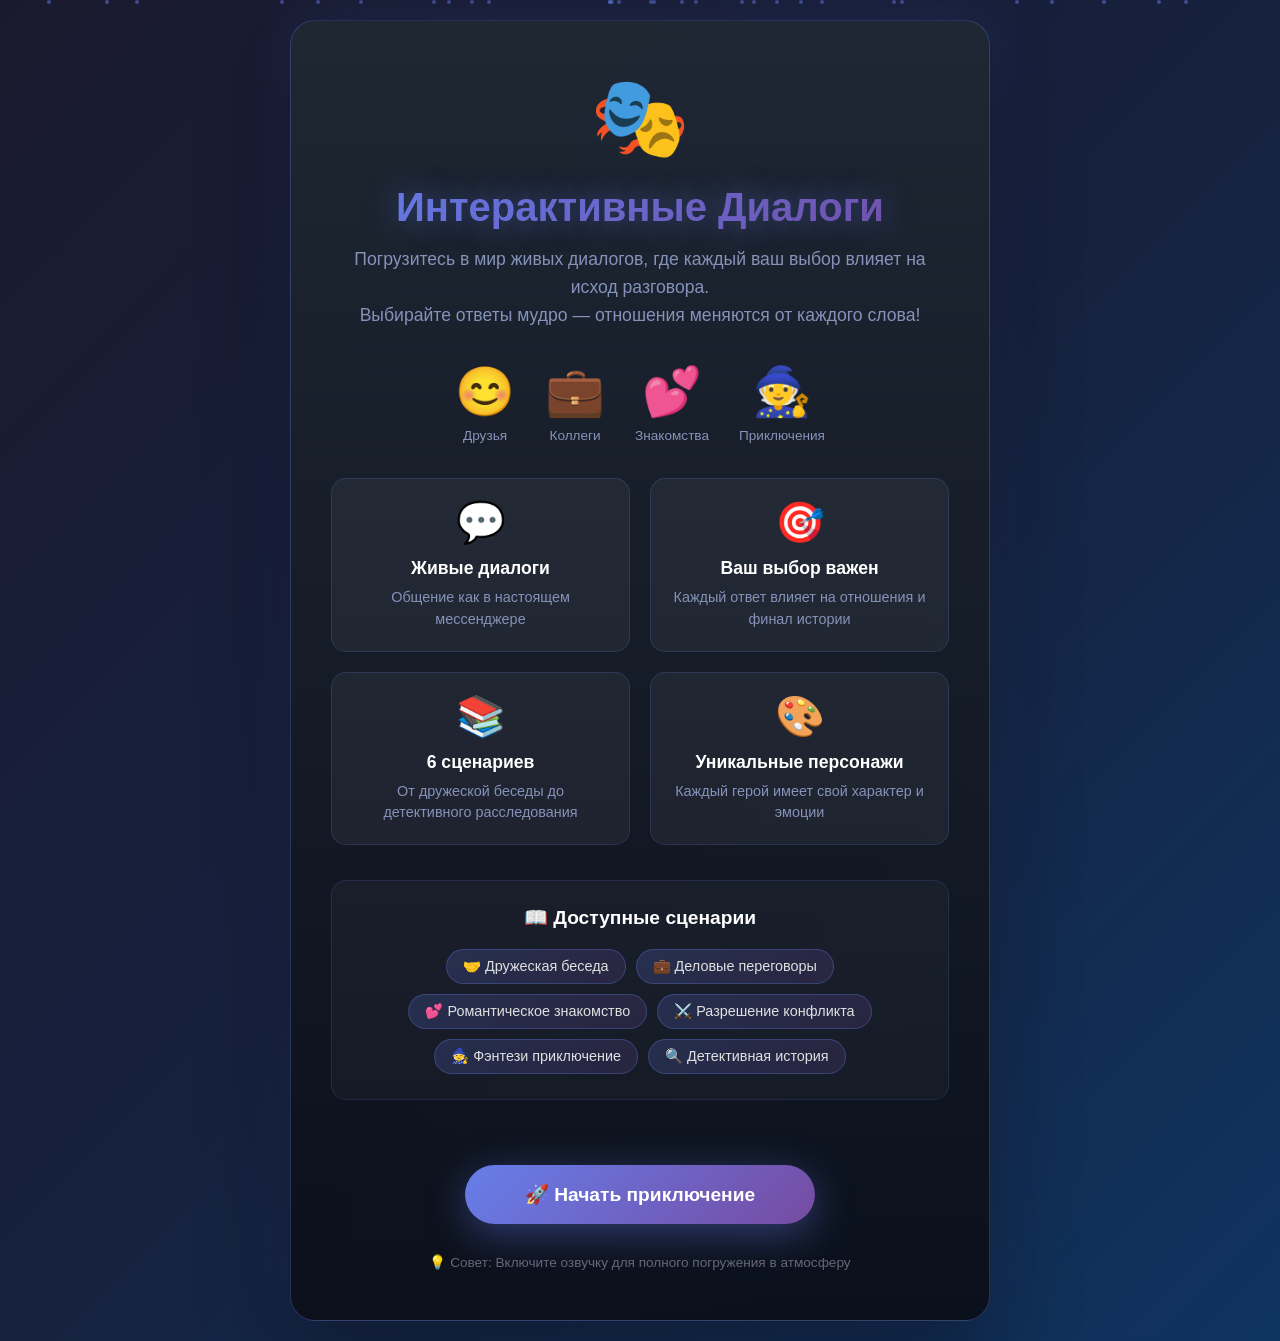
==== index.html @ ac2bd1a7 "Initial commit Created from https://vercel.com/new" ====
<!DOCTYPE html>
<html lang="ru">
<head>
    <meta charset="UTF-8">
    <meta name="viewport" content="width=device-width, initial-scale=1.0, maximum-scale=1.0, user-scalable=no">
    <meta name="theme-color" content="#1a1a2e">
    <meta name="mobile-web-app-capable" content="yes">
    <meta name="apple-mobile-web-app-capable" content="yes">
    <meta name="apple-mobile-web-app-status-bar-style" content="black-translucent">
    <title>Интерактивные Диалоги — Добро пожаловать</title>
    <style>
        * {
            margin: 0;
            padding: 0;
            box-sizing: border-box;
        }

        body {
            font-family: 'Segoe UI', Tahoma, Geneva, Verdana, sans-serif;
            background: linear-gradient(135deg, #1a1a2e 0%, #16213e 50%, #0f3460 100%);
            min-height: 100vh;
            display: flex;
            justify-content: center;
            align-items: flex-start;
            padding: 20px;
            overflow-y: auto;
        }

        /* Анимированные частицы на фоне */
        .particles {
            position: fixed;
            top: 0;
            left: 0;
            width: 100%;
            height: 100%;
            pointer-events: none;
            overflow: hidden;
            z-index: 0;
        }

        .particle {
            position: absolute;
            width: 4px;
            height: 4px;
            background: rgba(102, 126, 234, 0.5);
            border-radius: 50%;
            animation: float 15s infinite;
        }

        @keyframes float {
            0%, 100% {
                transform: translateY(100vh) rotate(0deg);
                opacity: 0;
            }
            10% {
                opacity: 1;
            }
            90% {
                opacity: 1;
            }
            100% {
                transform: translateY(-100vh) rotate(720deg);
                opacity: 0;
            }
        }

        .welcome-container {
            background: linear-gradient(180deg, rgba(31, 40, 51, 0.95) 0%, rgba(11, 15, 25, 0.95) 100%);
            border-radius: 25px;
            box-shadow: 0 25px 80px rgba(0, 0, 0, 0.5),
                        0 0 60px rgba(102, 126, 234, 0.2);
            border: 1px solid rgba(102, 126, 234, 0.3);
            max-width: 700px;
            width: 100%;
            padding: 50px 40px;
            text-align: center;
            z-index: 1;
            animation: slideUp 0.8s ease-out;
        }

        @keyframes slideUp {
            from {
                opacity: 0;
                transform: translateY(50px);
            }
            to {
                opacity: 1;
                transform: translateY(0);
            }
        }

        .logo {
            font-size: 5rem;
            margin-bottom: 20px;
            animation: pulse 2s ease-in-out infinite;
        }

        @keyframes pulse {
            0%, 100% {
                transform: scale(1);
            }
            50% {
                transform: scale(1.1);
            }
        }

        h1 {
            color: #fff;
            font-size: 2.5rem;
            margin-bottom: 15px;
            text-shadow: 0 0 30px rgba(102, 126, 234, 0.5);
            background: linear-gradient(135deg, #667eea 0%, #764ba2 100%);
            -webkit-background-clip: text;
            -webkit-text-fill-color: transparent;
            background-clip: text;
        }

        .subtitle {
            color: #8592b9;
            font-size: 1.1rem;
            margin-bottom: 35px;
            line-height: 1.6;
        }

        .features {
            display: grid;
            grid-template-columns: repeat(auto-fit, minmax(200px, 1fr));
            gap: 20px;
            margin: 35px 0;
        }

        .feature {
            background: rgba(255, 255, 255, 0.05);
            border: 1px solid rgba(102, 126, 234, 0.2);
            border-radius: 15px;
            padding: 20px;
            transition: all 0.3s ease;
        }

        .feature:hover {
            background: rgba(102, 126, 234, 0.15);
            border-color: rgba(102, 126, 234, 0.5);
            transform: translateY(-5px);
            box-shadow: 0 10px 30px rgba(102, 126, 234, 0.2);
        }

        .feature-icon {
            font-size: 2.5rem;
            margin-bottom: 12px;
        }

        .feature h3 {
            color: #fff;
            font-size: 1.1rem;
            margin-bottom: 8px;
        }

        .feature p {
            color: #8592b9;
            font-size: 0.9rem;
            line-height: 1.5;
        }

        .scenarios-preview {
            margin: 35px 0;
            padding: 25px;
            background: rgba(255, 255, 255, 0.03);
            border-radius: 15px;
            border: 1px solid rgba(102, 126, 234, 0.15);
        }

        .scenarios-preview h3 {
            color: #fff;
            font-size: 1.2rem;
            margin-bottom: 20px;
        }

        .scenario-tags {
            display: flex;
            flex-wrap: wrap;
            gap: 10px;
            justify-content: center;
        }

        .scenario-tag {
            background: linear-gradient(135deg, rgba(102, 126, 234, 0.2) 0%, rgba(118, 75, 162, 0.2) 100%);
            border: 1px solid rgba(102, 126, 234, 0.3);
            border-radius: 20px;
            padding: 8px 16px;
            color: #e0e0e0;
            font-size: 0.9rem;
            transition: all 0.3s ease;
        }

        .scenario-tag:hover {
            background: linear-gradient(135deg, rgba(102, 126, 234, 0.4) 0%, rgba(118, 75, 162, 0.4) 100%);
            border-color: rgba(102, 126, 234, 0.6);
            transform: scale(1.05);
        }

        .start-btn {
            background: linear-gradient(135deg, #667eea 0%, #764ba2 100%);
            color: #fff;
            border: none;
            border-radius: 50px;
            padding: 18px 60px;
            font-size: 1.2rem;
            font-weight: bold;
            cursor: pointer;
            transition: all 0.3s ease;
            margin-top: 30px;
            box-shadow: 0 10px 40px rgba(102, 126, 234, 0.4);
            text-decoration: none;
            display: inline-block;
        }

        .start-btn:hover {
            transform: translateY(-3px) scale(1.05);
            box-shadow: 0 15px 50px rgba(102, 126, 234, 0.6);
        }

        .start-btn:active {
            transform: translateY(-1px) scale(1.03);
        }

        .footer-note {
            margin-top: 30px;
            color: #667;
            font-size: 0.85rem;
        }

        .characters-showcase {
            display: flex;
            justify-content: center;
            gap: 30px;
            margin: 30px 0;
            flex-wrap: wrap;
        }

        .char-preview {
            text-align: center;
            animation: bounce 2s ease-in-out infinite;
        }

        .char-preview:nth-child(2) {
            animation-delay: 0.3s;
        }

        .char-preview:nth-child(3) {
            animation-delay: 0.6s;
        }

        @keyframes bounce {
            0%, 100% {
                transform: translateY(0);
            }
            50% {
                transform: translateY(-10px);
            }
        }

        .char-preview span {
            font-size: 3rem;
            display: block;
            margin-bottom: 8px;
        }

        .char-preview p {
            color: #8592b9;
            font-size: 0.85rem;
        }

        @media (max-width: 600px) {
            .welcome-container {
                padding: 35px 25px;
            }

            h1 {
                font-size: 1.8rem;
            }

            .logo {
                font-size: 3.5rem;
            }

            .features {
                grid-template-columns: 1fr;
            }

            .start-btn {
                padding: 15px 40px;
                font-size: 1rem;
            }

            .characters-showcase {
                gap: 20px;
            }

            .char-preview span {
                font-size: 2.5rem;
            }

            .char-preview p {
                font-size: 0.8rem;
            }

            .subtitle {
                font-size: 1rem;
            }

            .feature-icon {
                font-size: 2rem;
            }

            .scenario-tag {
                font-size: 0.8rem;
                padding: 6px 12px;
            }
        }

        @media (max-width: 480px) {
            .welcome-container {
                padding: 25px 18px;
            }

            h1 {
                font-size: 1.5rem;
            }

            .logo {
                font-size: 3rem;
            }

            .subtitle {
                font-size: 0.9rem;
            }

            .characters-showcase {
                gap: 15px;
            }

            .char-preview span {
                font-size: 2rem;
            }

            .char-preview p {
                font-size: 0.75rem;
            }

            .feature h3 {
                font-size: 1rem;
            }

            .feature p {
                font-size: 0.85rem;
            }

            .start-btn {
                padding: 14px 30px;
                font-size: 0.95rem;
                width: 100%;
            }

            .scenario-tags {
                gap: 8px;
            }

            .scenario-tag {
                font-size: 0.75rem;
                padding: 5px 10px;
            }

            .scenarios-preview {
                padding: 18px 15px;
            }

            .scenarios-preview h3 {
                font-size: 1rem;
            }
        }

        @media (max-width: 360px) {
            h1 {
                font-size: 1.3rem;
            }

            .logo {
                font-size: 2.5rem;
            }

            .subtitle {
                font-size: 0.85rem;
            }

            .char-preview span {
                font-size: 1.8rem;
            }

            .feature-icon {
                font-size: 1.8rem;
            }

            .feature h3 {
                font-size: 0.95rem;
            }
        }

        /* Портретная ориентация */
        @media (max-height: 700px) and (orientation: portrait) {
            body {
                padding: 15px;
            }

            .welcome-container {
                padding: 30px 20px;
            }

            .features {
                grid-template-columns: 1fr 1fr;
            }

            .characters-showcase {
                flex-wrap: wrap;
            }
        }

        /* Альбомная ориентация на планшетах */
        @media (min-width: 601px) and (max-width: 1024px) and (orientation: landscape) {
            .welcome-container {
                max-width: 800px;
            }

            .features {
                grid-template-columns: repeat(2, 1fr);
            }
        }

        /* Печать */
        @media print {
            body {
                background: white;
            }

            .particles,
            .start-btn {
                display: none;
            }

            .welcome-container {
                box-shadow: none;
                border: 1px solid #ccc;
            }
        }
    </style>
</head>
<body>
    <!-- Анимированные частицы -->
    <div class="particles" id="particles"></div>

    <div class="welcome-container">
        <div class="logo">🎭</div>
        
        <h1>Интерактивные Диалоги</h1>
        
        <p class="subtitle">
            Погрузитесь в мир живых диалогов, где каждый ваш выбор влияет на исход разговора.<br>
            Выбирайте ответы мудро — отношения меняются от каждого слова!
        </p>

        <!-- Персонажи -->
        <div class="characters-showcase">
            <div class="char-preview">
                <span>😊</span>
                <p>Друзья</p>
            </div>
            <div class="char-preview">
                <span>💼</span>
                <p>Коллеги</p>
            </div>
            <div class="char-preview">
                <span>💕</span>
                <p>Знакомства</p>
            </div>
            <div class="char-preview">
                <span>🧙</span>
                <p>Приключения</p>
            </div>
        </div>

        <!-- Особенности -->
        <div class="features">
            <div class="feature">
                <div class="feature-icon">💬</div>
                <h3>Живые диалоги</h3>
                <p>Общение как в настоящем мессенджере</p>
            </div>
            <div class="feature">
                <div class="feature-icon">🎯</div>
                <h3>Ваш выбор важен</h3>
                <p>Каждый ответ влияет на отношения и финал истории</p>
            </div>
            <div class="feature">
                <div class="feature-icon">📚</div>
                <h3>6 сценариев</h3>
                <p>От дружеской беседы до детективного расследования</p>
            </div>
            <div class="feature">
                <div class="feature-icon">🎨</div>
                <h3>Уникальные персонажи</h3>
                <p>Каждый герой имеет свой характер и эмоции</p>
            </div>
        </div>

        <!-- Предпросмотр сценариев -->
        <div class="scenarios-preview">
            <h3>📖 Доступные сценарии</h3>
            <div class="scenario-tags">
                <span class="scenario-tag">🤝 Дружеская беседа</span>
                <span class="scenario-tag">💼 Деловые переговоры</span>
                <span class="scenario-tag">💕 Романтическое знакомство</span>
                <span class="scenario-tag">⚔️ Разрешение конфликта</span>
                <span class="scenario-tag">🧙 Фэнтези приключение</span>
                <span class="scenario-tag">🔍 Детективная история</span>
            </div>
        </div>

        <!-- Кнопка начала -->
        <a href="start.html" class="start-btn">
            🚀 Начать приключение
        </a>

        <p class="footer-note">
            💡 Совет: Включите озвучку для полного погружения в атмосферу
        </p>
    </div>

    <script>
        // Создание анимированных частиц
        function createParticles() {
            const container = document.getElementById('particles');
            const particleCount = 30;

            for (let i = 0; i < particleCount; i++) {
                const particle = document.createElement('div');
                particle.className = 'particle';
                particle.style.left = Math.random() * 100 + '%';
                particle.style.animationDelay = Math.random() * 15 + 's';
                particle.style.animationDuration = (Math.random() * 10 + 10) + 's';
                container.appendChild(particle);
            }
        }

        createParticles();
    </script>
</body>
</html>
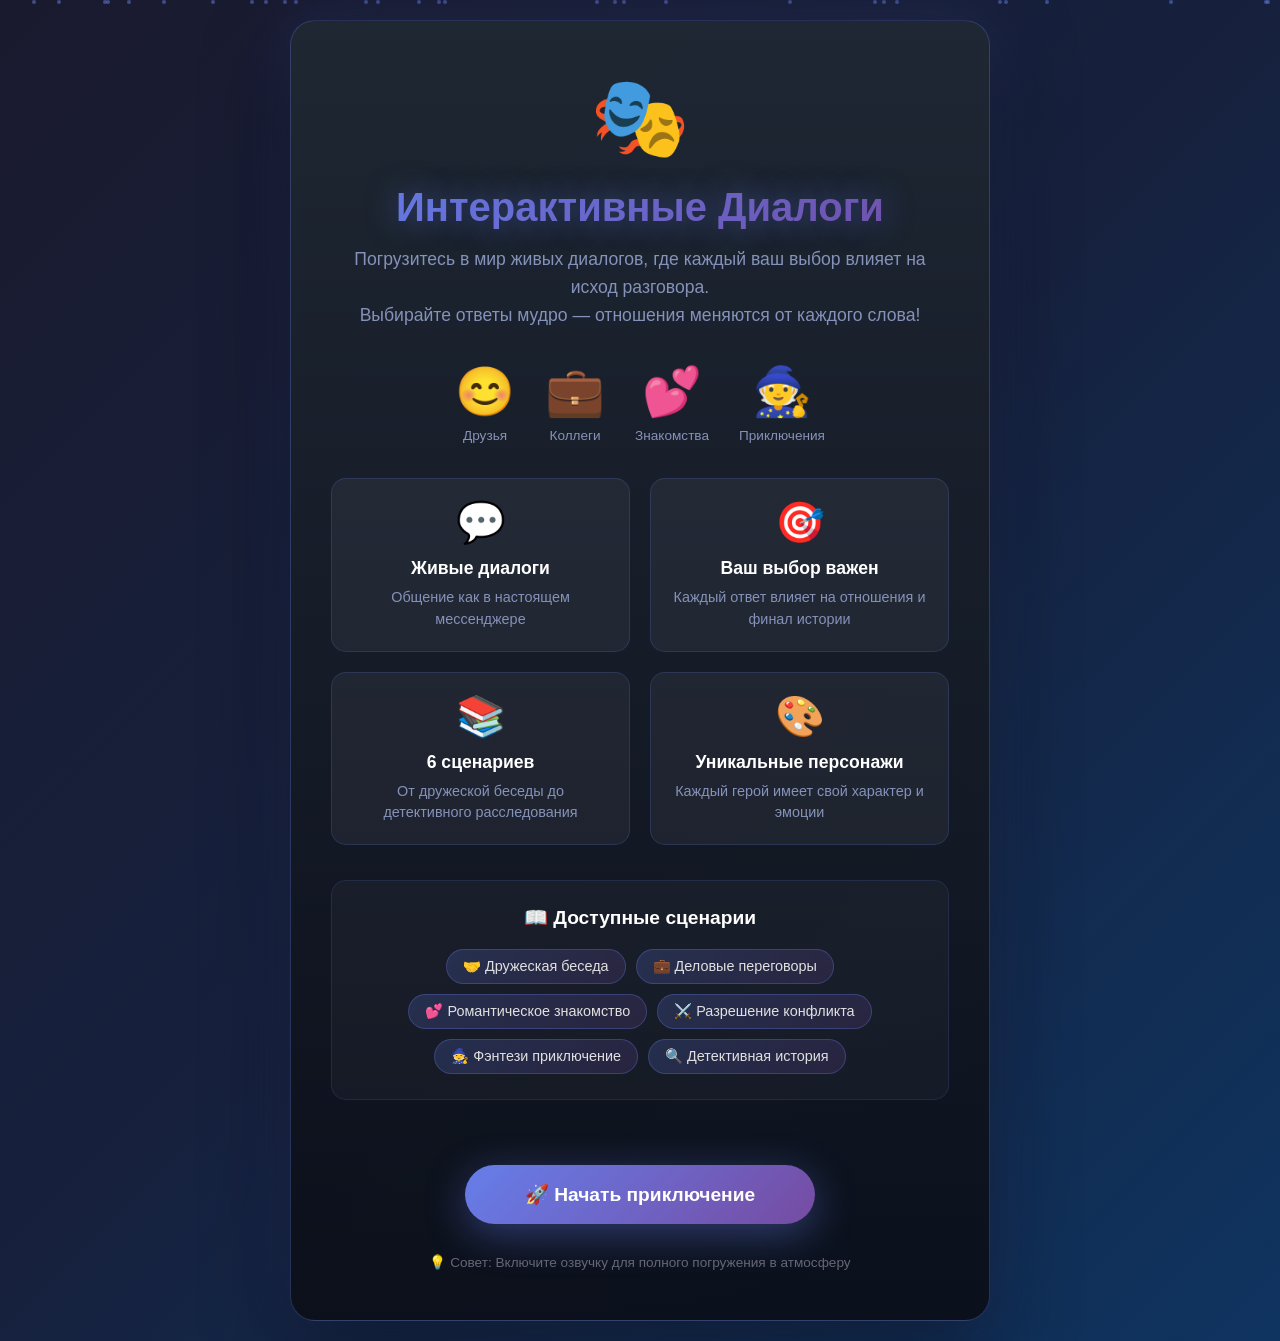
==== commit 1ada099f: "Add files via upload" ====
--- a/index.html
+++ b/index.html
@@ -7,6 +7,8 @@
     <meta name="mobile-web-app-capable" content="yes">
     <meta name="apple-mobile-web-app-capable" content="yes">
     <meta name="apple-mobile-web-app-status-bar-style" content="black-translucent">
+    <link rel="icon" type="image/svg+xml" href="favicon.svg">
+    <link rel="apple-touch-icon" href="favicon.svg">
     <title>Интерактивные Диалоги — Добро пожаловать</title>
     <style>
         * {
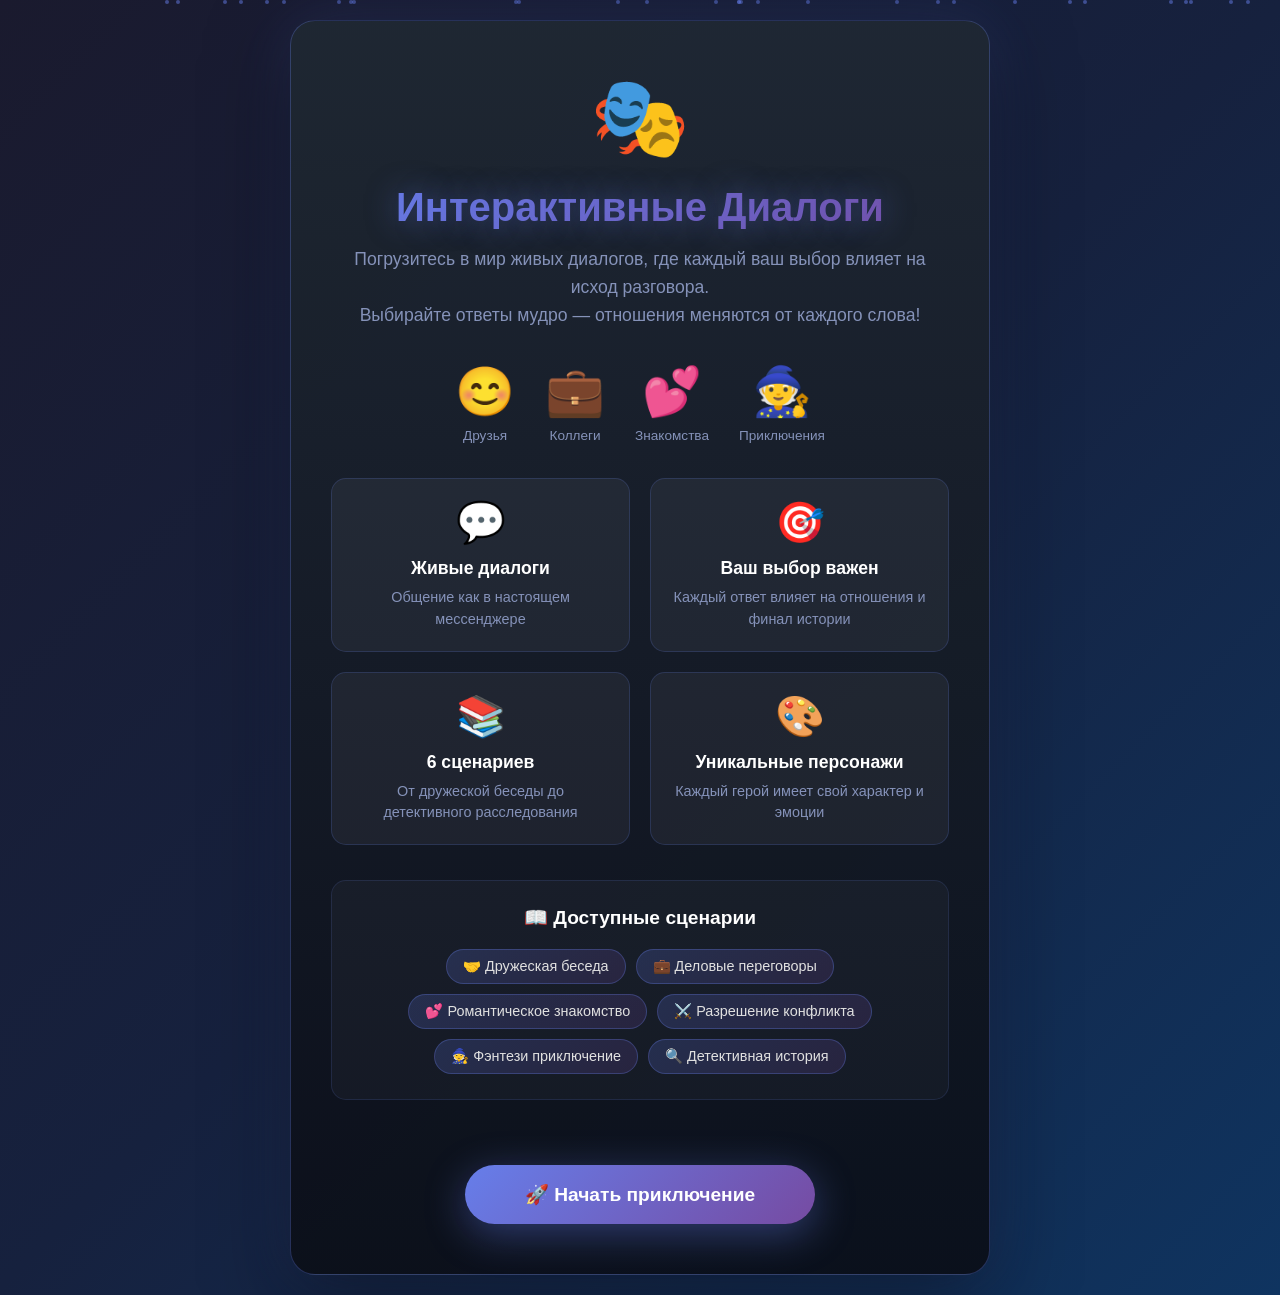
==== commit e37f35eb: "Update index.html" ====
--- a/index.html
+++ b/index.html
@@ -530,10 +530,6 @@
         <a href="start.html" class="start-btn">
             🚀 Начать приключение
         </a>
-
-        <p class="footer-note">
-            💡 Совет: Включите озвучку для полного погружения в атмосферу
-        </p>
     </div>
 
     <script>
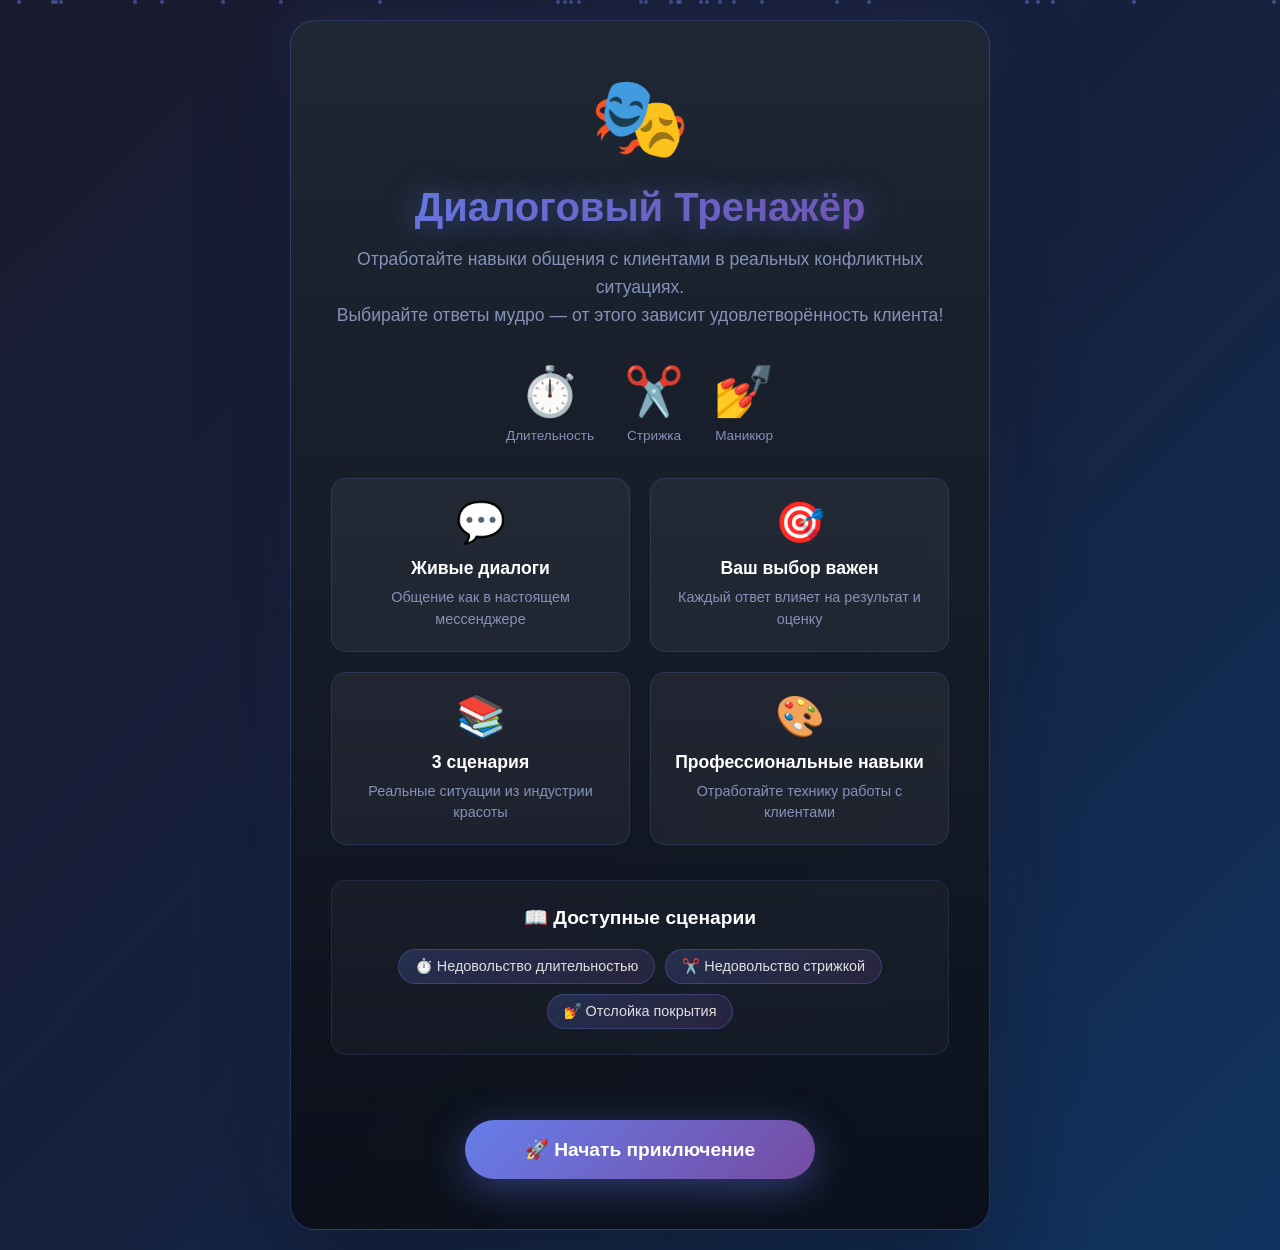
==== commit 8e7b236b: "Update index.html" ====
--- a/index.html
+++ b/index.html
@@ -462,30 +462,26 @@
     <div class="welcome-container">
         <div class="logo">🎭</div>
         
-        <h1>Интерактивные Диалоги</h1>
-        
+        <h1>Диалоговый Тренажёр</h1>
+
         <p class="subtitle">
-            Погрузитесь в мир живых диалогов, где каждый ваш выбор влияет на исход разговора.<br>
-            Выбирайте ответы мудро — отношения меняются от каждого слова!
+            Отработайте навыки общения с клиентами в реальных конфликтных ситуациях.<br>
+            Выбирайте ответы мудро — от этого зависит удовлетворённость клиента!
         </p>
 
         <!-- Персонажи -->
         <div class="characters-showcase">
             <div class="char-preview">
-                <span>😊</span>
-                <p>Друзья</p>
+                <span>⏱️</span>
+                <p>Длительность</p>
             </div>
             <div class="char-preview">
-                <span>💼</span>
-                <p>Коллеги</p>
+                <span>✂️</span>
+                <p>Стрижка</p>
             </div>
             <div class="char-preview">
-                <span>💕</span>
-                <p>Знакомства</p>
-            </div>
-            <div class="char-preview">
-                <span>🧙</span>
-                <p>Приключения</p>
+                <span>💅</span>
+                <p>Маникюр</p>
             </div>
         </div>
 
@@ -499,17 +495,17 @@
             <div class="feature">
                 <div class="feature-icon">🎯</div>
                 <h3>Ваш выбор важен</h3>
-                <p>Каждый ответ влияет на отношения и финал истории</p>
+                <p>Каждый ответ влияет на результат и оценку</p>
             </div>
             <div class="feature">
                 <div class="feature-icon">📚</div>
-                <h3>6 сценариев</h3>
-                <p>От дружеской беседы до детективного расследования</p>
+                <h3>3 сценария</h3>
+                <p>Реальные ситуации из индустрии красоты</p>
             </div>
             <div class="feature">
                 <div class="feature-icon">🎨</div>
-                <h3>Уникальные персонажи</h3>
-                <p>Каждый герой имеет свой характер и эмоции</p>
+                <h3>Профессиональные навыки</h3>
+                <p>Отработайте технику работы с клиентами</p>
             </div>
         </div>
 
@@ -517,12 +513,9 @@
         <div class="scenarios-preview">
             <h3>📖 Доступные сценарии</h3>
             <div class="scenario-tags">
-                <span class="scenario-tag">🤝 Дружеская беседа</span>
-                <span class="scenario-tag">💼 Деловые переговоры</span>
-                <span class="scenario-tag">💕 Романтическое знакомство</span>
-                <span class="scenario-tag">⚔️ Разрешение конфликта</span>
-                <span class="scenario-tag">🧙 Фэнтези приключение</span>
-                <span class="scenario-tag">🔍 Детективная история</span>
+                <span class="scenario-tag">⏱️ Недовольство длительностью</span>
+                <span class="scenario-tag">✂️ Недовольство стрижкой</span>
+                <span class="scenario-tag">💅 Отслойка покрытия</span>
             </div>
         </div>
 
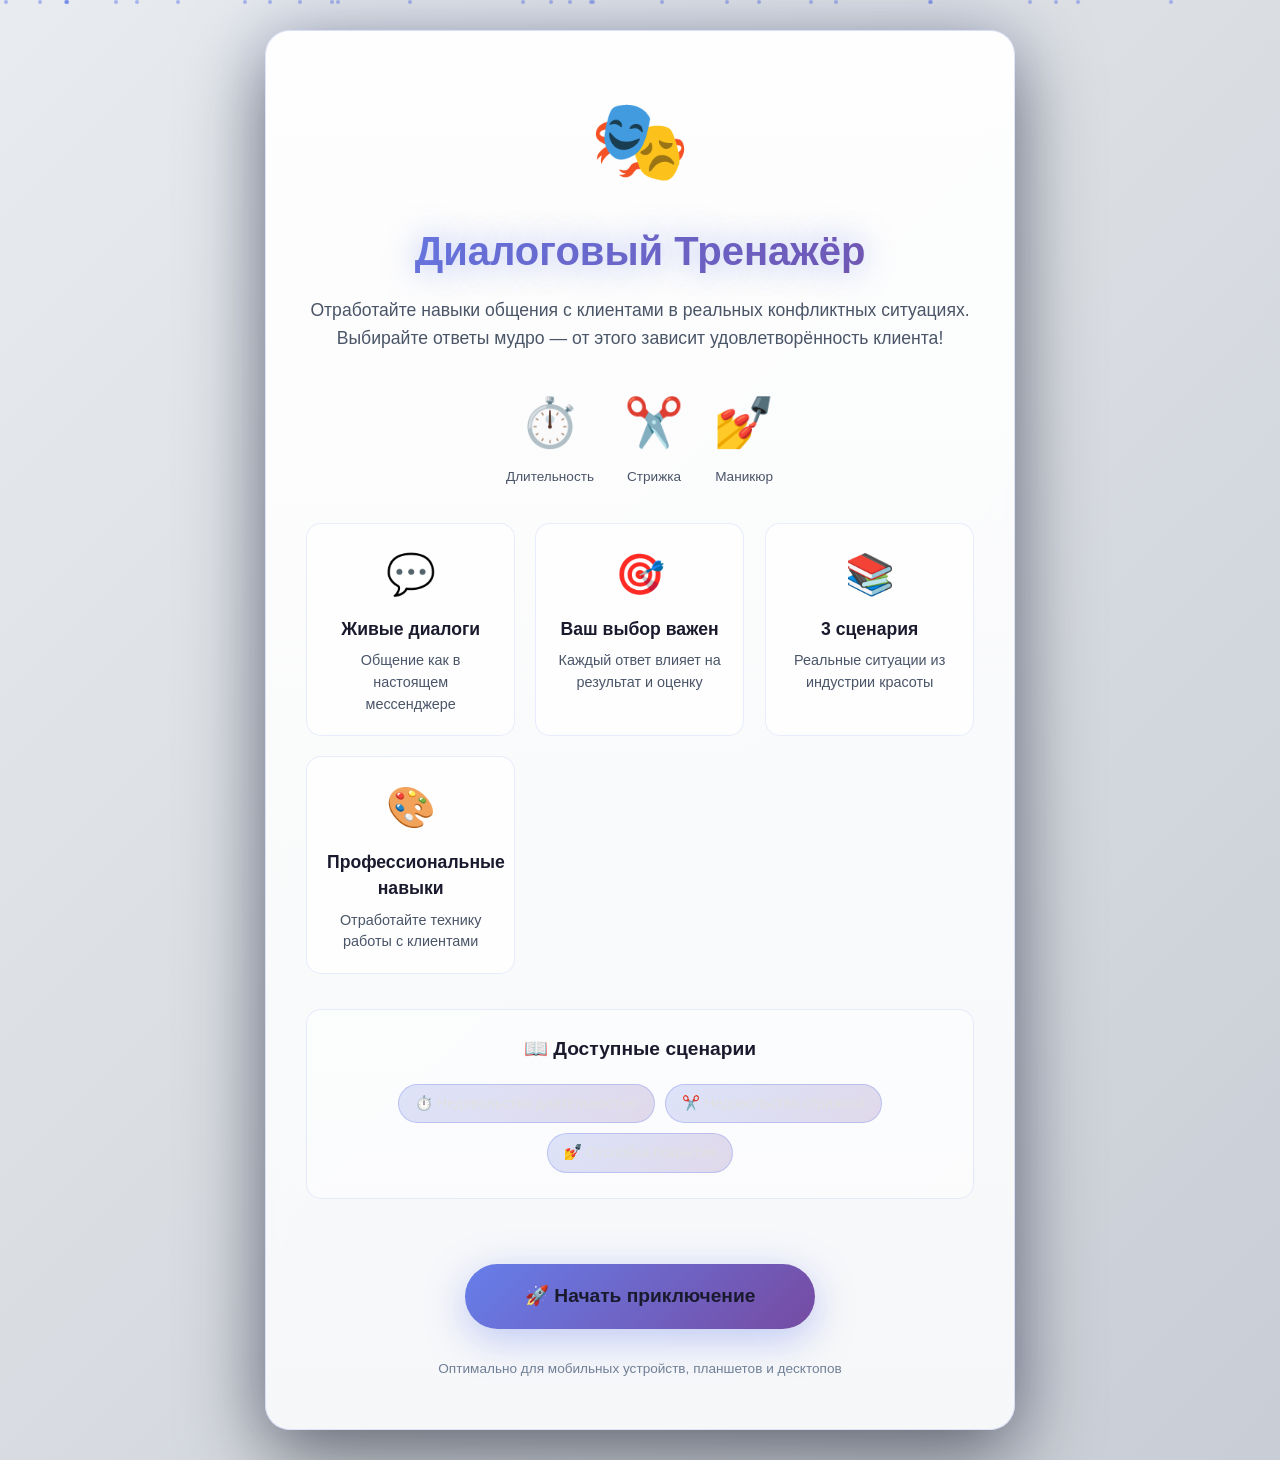
==== commit 57fc0985: "Update index.html" ====
--- a/index.html
+++ b/index.html
@@ -7,28 +7,51 @@
     <meta name="mobile-web-app-capable" content="yes">
     <meta name="apple-mobile-web-app-capable" content="yes">
     <meta name="apple-mobile-web-app-status-bar-style" content="black-translucent">
+    <meta name="description" content="Диалоговый тренажёр для отработки навыков общения с клиентами">
+    <meta name="keywords" content="тренажёр, диалоги, клиенты, сервис, обучение">
     <link rel="icon" type="image/svg+xml" href="favicon.svg">
     <link rel="apple-touch-icon" href="favicon.svg">
-    <title>Интерактивные Диалоги — Добро пожаловать</title>
+    <title>Диалоговый Тренажёр — Отработка навыков общения</title>
     <style>
+        /* ===== CSS Переменные для адаптивности ===== */
+        :root {
+            --bg-primary: #1a1a2e;
+            --bg-secondary: #16213e;
+            --bg-tertiary: #0f3460;
+            --accent-primary: #667eea;
+            --accent-secondary: #764ba2;
+            --text-primary: #ffffff;
+            --text-secondary: #8592b9;
+            --text-muted: #667;
+        }
+
+        /* ===== Базовые стили ===== */
         * {
             margin: 0;
             padding: 0;
             box-sizing: border-box;
         }
 
+        html {
+            font-size: 16px;
+            -webkit-text-size-adjust: 100%;
+        }
+
         body {
             font-family: 'Segoe UI', Tahoma, Geneva, Verdana, sans-serif;
-            background: linear-gradient(135deg, #1a1a2e 0%, #16213e 50%, #0f3460 100%);
+            background: linear-gradient(135deg, var(--bg-primary) 0%, var(--bg-secondary) 50%, var(--bg-tertiary) 100%);
             min-height: 100vh;
             display: flex;
             justify-content: center;
             align-items: flex-start;
             padding: 20px;
             overflow-y: auto;
-        }
-
-        /* Анимированные частицы на фоне */
+            line-height: 1.5;
+            -webkit-font-smoothing: antialiased;
+            -moz-osx-font-smoothing: grayscale;
+        }
+
+        /* ===== Анимированные частицы ===== */
         .particles {
             position: fixed;
             top: 0;
@@ -47,6 +70,7 @@
             background: rgba(102, 126, 234, 0.5);
             border-radius: 50%;
             animation: float 15s infinite;
+            will-change: transform, opacity;
         }
 
         @keyframes float {
@@ -66,6 +90,7 @@
             }
         }
 
+        /* ===== Контейнер приветствия ===== */
         .welcome-container {
             background: linear-gradient(180deg, rgba(31, 40, 51, 0.95) 0%, rgba(11, 15, 25, 0.95) 100%);
             border-radius: 25px;
@@ -78,6 +103,8 @@
             text-align: center;
             z-index: 1;
             animation: slideUp 0.8s ease-out;
+            backdrop-filter: blur(10px);
+            -webkit-backdrop-filter: blur(10px);
         }
 
         @keyframes slideUp {
@@ -91,10 +118,12 @@
             }
         }
 
+        /* ===== Логотип ===== */
         .logo {
-            font-size: 5rem;
+            font-size: clamp(3rem, 8vw, 5rem);
             margin-bottom: 20px;
             animation: pulse 2s ease-in-out infinite;
+            display: inline-block;
         }
 
         @keyframes pulse {
@@ -106,37 +135,84 @@
             }
         }
 
+        /* ===== Заголовки ===== */
         h1 {
-            color: #fff;
-            font-size: 2.5rem;
+            color: var(--text-primary);
+            font-size: clamp(1.5rem, 5vw, 2.5rem);
             margin-bottom: 15px;
             text-shadow: 0 0 30px rgba(102, 126, 234, 0.5);
-            background: linear-gradient(135deg, #667eea 0%, #764ba2 100%);
+            background: linear-gradient(135deg, var(--accent-primary) 0%, var(--accent-secondary) 100%);
             -webkit-background-clip: text;
             -webkit-text-fill-color: transparent;
             background-clip: text;
+            font-weight: 700;
         }
 
         .subtitle {
-            color: #8592b9;
-            font-size: 1.1rem;
+            color: var(--text-secondary);
+            font-size: clamp(0.9rem, 2.5vw, 1.1rem);
             margin-bottom: 35px;
             line-height: 1.6;
         }
 
+        /* ===== Персонажи ===== */
+        .characters-showcase {
+            display: flex;
+            justify-content: center;
+            gap: clamp(15px, 4vw, 30px);
+            margin: clamp(20px, 5vw, 30px) 0;
+            flex-wrap: wrap;
+        }
+
+        .char-preview {
+            text-align: center;
+            animation: bounce 2s ease-in-out infinite;
+        }
+
+        .char-preview:nth-child(2) {
+            animation-delay: 0.3s;
+        }
+
+        .char-preview:nth-child(3) {
+            animation-delay: 0.6s;
+        }
+
+        @keyframes bounce {
+            0%, 100% {
+                transform: translateY(0);
+            }
+            50% {
+                transform: translateY(-10px);
+            }
+        }
+
+        .char-preview span {
+            font-size: clamp(2rem, 5vw, 3rem);
+            display: block;
+            margin-bottom: 8px;
+        }
+
+        .char-preview p {
+            color: var(--text-secondary);
+            font-size: clamp(0.75rem, 2vw, 0.85rem);
+            font-weight: 500;
+        }
+
+        /* ===== Особенности ===== */
         .features {
             display: grid;
-            grid-template-columns: repeat(auto-fit, minmax(200px, 1fr));
-            gap: 20px;
-            margin: 35px 0;
+            grid-template-columns: repeat(auto-fit, minmax(clamp(140px, 30vw, 200px), 1fr));
+            gap: clamp(15px, 3vw, 20px);
+            margin: clamp(25px, 6vw, 35px) 0;
         }
 
         .feature {
             background: rgba(255, 255, 255, 0.05);
             border: 1px solid rgba(102, 126, 234, 0.2);
             border-radius: 15px;
-            padding: 20px;
+            padding: clamp(15px, 4vw, 20px);
             transition: all 0.3s ease;
+            will-change: transform, box-shadow;
         }
 
         .feature:hover {
@@ -147,40 +223,43 @@
         }
 
         .feature-icon {
-            font-size: 2.5rem;
-            margin-bottom: 12px;
+            font-size: clamp(1.8rem, 4vw, 2.5rem);
+            margin-bottom: clamp(10px, 2vw, 12px);
         }
 
         .feature h3 {
-            color: #fff;
-            font-size: 1.1rem;
+            color: var(--text-primary);
+            font-size: clamp(0.95rem, 2.5vw, 1.1rem);
             margin-bottom: 8px;
+            font-weight: 600;
         }
 
         .feature p {
-            color: #8592b9;
-            font-size: 0.9rem;
+            color: var(--text-secondary);
+            font-size: clamp(0.8rem, 2vw, 0.9rem);
             line-height: 1.5;
         }
 
+        /* ===== Предпросмотр сценариев ===== */
         .scenarios-preview {
-            margin: 35px 0;
-            padding: 25px;
+            margin: clamp(25px, 6vw, 35px) 0;
+            padding: clamp(20px, 5vw, 25px);
             background: rgba(255, 255, 255, 0.03);
             border-radius: 15px;
             border: 1px solid rgba(102, 126, 234, 0.15);
         }
 
         .scenarios-preview h3 {
-            color: #fff;
-            font-size: 1.2rem;
-            margin-bottom: 20px;
+            color: var(--text-primary);
+            font-size: clamp(1rem, 3vw, 1.2rem);
+            margin-bottom: clamp(15px, 4vw, 20px);
+            font-weight: 600;
         }
 
         .scenario-tags {
             display: flex;
             flex-wrap: wrap;
-            gap: 10px;
+            gap: clamp(8px, 2vw, 10px);
             justify-content: center;
         }
 
@@ -188,10 +267,11 @@
             background: linear-gradient(135deg, rgba(102, 126, 234, 0.2) 0%, rgba(118, 75, 162, 0.2) 100%);
             border: 1px solid rgba(102, 126, 234, 0.3);
             border-radius: 20px;
-            padding: 8px 16px;
+            padding: clamp(6px, 2vw, 8px) clamp(12px, 3vw, 16px);
             color: #e0e0e0;
-            font-size: 0.9rem;
+            font-size: clamp(0.75rem, 2vw, 0.9rem);
             transition: all 0.3s ease;
+            white-space: nowrap;
         }
 
         .scenario-tag:hover {
@@ -200,20 +280,23 @@
             transform: scale(1.05);
         }
 
+        /* ===== Кнопка старта ===== */
         .start-btn {
-            background: linear-gradient(135deg, #667eea 0%, #764ba2 100%);
-            color: #fff;
+            background: linear-gradient(135deg, var(--accent-primary) 0%, var(--accent-secondary) 100%);
+            color: var(--text-primary);
             border: none;
             border-radius: 50px;
-            padding: 18px 60px;
-            font-size: 1.2rem;
+            padding: clamp(14px, 4vw, 18px) clamp(30px, 8vw, 60px);
+            font-size: clamp(0.95rem, 3vw, 1.2rem);
             font-weight: bold;
             cursor: pointer;
             transition: all 0.3s ease;
-            margin-top: 30px;
+            margin-top: clamp(20px, 5vw, 30px);
             box-shadow: 0 10px 40px rgba(102, 126, 234, 0.4);
             text-decoration: none;
             display: inline-block;
+            will-change: transform, box-shadow;
+            max-width: 100%;
         }
 
         .start-btn:hover {
@@ -225,243 +308,413 @@
             transform: translateY(-1px) scale(1.03);
         }
 
+        .start-btn:focus {
+            outline: 3px solid rgba(102, 126, 234, 0.5);
+            outline-offset: 3px;
+        }
+
         .footer-note {
-            margin-top: 30px;
-            color: #667;
-            font-size: 0.85rem;
-        }
-
-        .characters-showcase {
-            display: flex;
-            justify-content: center;
-            gap: 30px;
-            margin: 30px 0;
-            flex-wrap: wrap;
-        }
-
-        .char-preview {
-            text-align: center;
-            animation: bounce 2s ease-in-out infinite;
-        }
-
-        .char-preview:nth-child(2) {
-            animation-delay: 0.3s;
-        }
-
-        .char-preview:nth-child(3) {
-            animation-delay: 0.6s;
-        }
-
-        @keyframes bounce {
-            0%, 100% {
-                transform: translateY(0);
-            }
-            50% {
-                transform: translateY(-10px);
-            }
-        }
-
-        .char-preview span {
-            font-size: 3rem;
-            display: block;
-            margin-bottom: 8px;
-        }
-
-        .char-preview p {
-            color: #8592b9;
-            font-size: 0.85rem;
-        }
-
-        @media (max-width: 600px) {
+            margin-top: clamp(20px, 5vw, 30px);
+            color: var(--text-muted);
+            font-size: clamp(0.75rem, 2vw, 0.85rem);
+        }
+
+        /* ===== Медиа-запросы для различных устройств ===== */
+        
+        /* ===== Мобильные устройства (до 360px) ===== */
+        @media (max-width: 360px) {
+            body {
+                padding: 10px;
+            }
+
+            .welcome-container {
+                padding: 20px 15px;
+                border-radius: 15px;
+            }
+
+            .features {
+                grid-template-columns: 1fr;
+            }
+
+            .feature {
+                padding: 15px;
+            }
+
+            .scenarios-preview {
+                padding: 15px;
+            }
+
+            .scenario-tag {
+                font-size: 0.7rem;
+                padding: 5px 10px;
+            }
+
+            .char-preview span {
+                font-size: 1.8rem;
+            }
+        }
+
+        /* ===== Малые мобильные (361px - 480px) ===== */
+        @media (min-width: 361px) and (max-width: 480px) {
+            body {
+                padding: 12px;
+            }
+
+            .welcome-container {
+                padding: 25px 18px;
+            }
+
+            .features {
+                grid-template-columns: repeat(2, 1fr);
+            }
+
+            .start-btn {
+                width: 100%;
+                padding: 14px 30px;
+            }
+
+            .characters-showcase {
+                gap: 15px;
+            }
+        }
+
+        /* ===== Средние мобильные (481px - 600px) ===== */
+        @media (min-width: 481px) and (max-width: 600px) {
             .welcome-container {
                 padding: 35px 25px;
             }
 
-            h1 {
-                font-size: 1.8rem;
-            }
-
-            .logo {
-                font-size: 3.5rem;
-            }
-
-            .features {
-                grid-template-columns: 1fr;
+            .features {
+                grid-template-columns: repeat(2, 1fr);
             }
 
             .start-btn {
                 padding: 15px 40px;
-                font-size: 1rem;
+            }
+        }
+
+        /* ===== Планшеты портретные (601px - 768px) ===== */
+        @media (min-width: 601px) and (max-width: 768px) {
+            .welcome-container {
+                max-width: 600px;
+                padding: 40px 30px;
+            }
+
+            .features {
+                grid-template-columns: repeat(2, 1fr);
             }
 
             .characters-showcase {
-                gap: 20px;
-            }
-
-            .char-preview span {
+                gap: 25px;
+            }
+        }
+
+        /* ===== Планшеты альбомные (769px - 1024px) ===== */
+        @media (min-width: 769px) and (max-width: 1024px) {
+            .welcome-container {
+                max-width: 700px;
+                padding: 45px 35px;
+            }
+
+            .features {
+                grid-template-columns: repeat(2, 1fr);
+            }
+
+            body {
+                padding: 25px;
+            }
+        }
+
+        /* ===== Планшеты альбомная ориентация ===== */
+        @media (min-width: 601px) and (max-width: 1024px) and (orientation: landscape) {
+            .welcome-container {
+                max-width: 800px;
+                padding: 30px 40px;
+            }
+
+            .features {
+                grid-template-columns: repeat(4, 1fr);
+            }
+
+            .characters-showcase {
+                margin: 20px 0;
+            }
+        }
+
+        /* ===== Маленькие планшеты ===== */
+        @media (min-width: 481px) and (max-width: 768px) and (orientation: landscape) {
+            .welcome-container {
+                max-width: 650px;
+            }
+
+            .features {
+                grid-template-columns: repeat(4, 1fr);
+            }
+        }
+
+        /* ===== Портретная ориентация на мобильных ===== */
+        @media (max-height: 600px) and (orientation: portrait) {
+            body {
+                padding: 10px;
+                align-items: flex-start;
+            }
+
+            .welcome-container {
+                padding: 20px 15px;
+            }
+
+            .logo {
                 font-size: 2.5rem;
-            }
-
-            .char-preview p {
-                font-size: 0.8rem;
-            }
-
-            .subtitle {
-                font-size: 1rem;
-            }
-
-            .feature-icon {
+                margin-bottom: 10px;
+            }
+
+            .characters-showcase {
+                margin: 15px 0;
+                gap: 15px;
+            }
+
+            .features {
+                grid-template-columns: repeat(2, 1fr);
+                gap: 10px;
+                margin: 20px 0;
+            }
+
+            .scenarios-preview {
+                margin: 15px 0;
+                padding: 15px;
+            }
+
+            .start-btn {
+                margin-top: 15px;
+                padding: 12px 25px;
+            }
+        }
+
+        /* ===== Очень низкие экраны ===== */
+        @media (max-height: 500px) and (orientation: landscape) {
+            .welcome-container {
+                padding: 15px 20px;
+            }
+
+            .logo {
                 font-size: 2rem;
-            }
-
-            .scenario-tag {
-                font-size: 0.8rem;
-                padding: 6px 12px;
-            }
-        }
-
-        @media (max-width: 480px) {
-            .welcome-container {
-                padding: 25px 18px;
-            }
-
-            h1 {
-                font-size: 1.5rem;
-            }
-
-            .logo {
-                font-size: 3rem;
-            }
-
-            .subtitle {
-                font-size: 0.9rem;
-            }
-
-            .characters-showcase {
-                gap: 15px;
-            }
-
-            .char-preview span {
-                font-size: 2rem;
-            }
-
-            .char-preview p {
-                font-size: 0.75rem;
-            }
-
-            .feature h3 {
-                font-size: 1rem;
-            }
-
-            .feature p {
-                font-size: 0.85rem;
-            }
-
-            .start-btn {
-                padding: 14px 30px;
-                font-size: 0.95rem;
-                width: 100%;
-            }
-
-            .scenario-tags {
-                gap: 8px;
-            }
-
-            .scenario-tag {
-                font-size: 0.75rem;
-                padding: 5px 10px;
-            }
-
-            .scenarios-preview {
-                padding: 18px 15px;
-            }
-
-            .scenarios-preview h3 {
-                font-size: 1rem;
-            }
-        }
-
-        @media (max-width: 360px) {
+                margin-bottom: 8px;
+            }
+
             h1 {
                 font-size: 1.3rem;
-            }
-
-            .logo {
-                font-size: 2.5rem;
+                margin-bottom: 8px;
             }
 
             .subtitle {
+                font-size: 0.8rem;
+                margin-bottom: 15px;
+            }
+
+            .characters-showcase {
+                margin: 10px 0;
+                gap: 10px;
+            }
+
+            .char-preview span {
+                font-size: 1.5rem;
+            }
+
+            .char-preview p {
+                font-size: 0.7rem;
+            }
+
+            .features {
+                grid-template-columns: repeat(4, 1fr);
+                gap: 8px;
+                margin: 15px 0;
+            }
+
+            .feature {
+                padding: 10px;
+            }
+
+            .feature-icon {
+                font-size: 1.5rem;
+                margin-bottom: 5px;
+            }
+
+            .feature h3 {
+                font-size: 0.75rem;
+            }
+
+            .feature p {
+                font-size: 0.65rem;
+            }
+
+            .scenarios-preview {
+                margin: 10px 0;
+                padding: 10px;
+            }
+
+            .scenarios-preview h3 {
+                font-size: 0.8rem;
+                margin-bottom: 10px;
+            }
+
+            .scenario-tag {
+                font-size: 0.65rem;
+                padding: 4px 8px;
+            }
+
+            .start-btn {
+                padding: 10px 20px;
                 font-size: 0.85rem;
-            }
-
-            .char-preview span {
-                font-size: 1.8rem;
-            }
-
-            .feature-icon {
-                font-size: 1.8rem;
-            }
-
-            .feature h3 {
-                font-size: 0.95rem;
-            }
-        }
-
-        /* Портретная ориентация */
-        @media (max-height: 700px) and (orientation: portrait) {
+                margin-top: 10px;
+            }
+        }
+
+        /* ===== Большие экраны (1025px - 1440px) ===== */
+        @media (min-width: 1025px) and (max-width: 1440px) {
+            .welcome-container {
+                max-width: 750px;
+            }
+
             body {
-                padding: 15px;
-            }
-
-            .welcome-container {
-                padding: 30px 20px;
-            }
-
-            .features {
-                grid-template-columns: 1fr 1fr;
-            }
-
-            .characters-showcase {
-                flex-wrap: wrap;
-            }
-        }
-
-        /* Альбомная ориентация на планшетах */
-        @media (min-width: 601px) and (max-width: 1024px) and (orientation: landscape) {
+                padding: 30px;
+            }
+        }
+
+        /* ===== Очень большие экраны ===== */
+        @media (min-width: 1441px) {
             .welcome-container {
                 max-width: 800px;
-            }
-
-            .features {
-                grid-template-columns: repeat(2, 1fr);
-            }
-        }
-
-        /* Печать */
+                padding: 60px 50px;
+            }
+
+            body {
+                padding: 40px;
+            }
+
+            .feature {
+                padding: 25px;
+            }
+        }
+
+        /* ===== Плотность пикселей для Retina ===== */
+        @media (-webkit-min-device-pixel-ratio: 2), (min-resolution: 192dpi) {
+            .welcome-container {
+                box-shadow: 0 25px 80px rgba(0, 0, 0, 0.5),
+                            0 0 60px rgba(102, 126, 234, 0.3);
+            }
+        }
+
+        /* ===== Предпочтение уменьшенного движения ===== */
+        @media (prefers-reduced-motion: reduce) {
+            *,
+            *::before,
+            *::after {
+                animation-duration: 0.01ms !important;
+                animation-iteration-count: 1 !important;
+                transition-duration: 0.01ms !important;
+            }
+
+            .particles {
+                display: none;
+            }
+        }
+
+        /* ===== Тёмная тема (по умолчанию) ===== */
+        @media (prefers-color-scheme: dark) {
+            :root {
+                --bg-primary: #1a1a2e;
+                --bg-secondary: #16213e;
+                --bg-tertiary: #0f3460;
+            }
+        }
+
+        /* ===== Светлая тема ===== */
+        @media (prefers-color-scheme: light) {
+            :root {
+                --bg-primary: #f0f2f5;
+                --bg-secondary: #e4e7eb;
+                --bg-tertiary: #d9dde2;
+                --text-primary: #1a1a2e;
+                --text-secondary: #4a5568;
+                --text-muted: #718096;
+            }
+
+            body {
+                background: linear-gradient(135deg, #e8ecf1 0%, #d9dde2 50%, #c8cdd6 100%);
+            }
+
+            .welcome-container {
+                background: linear-gradient(180deg, rgba(255, 255, 255, 0.95) 0%, rgba(248, 249, 250, 0.95) 100%);
+                border: 1px solid rgba(102, 126, 234, 0.2);
+            }
+
+            .feature {
+                background: rgba(255, 255, 255, 0.8);
+                border: 1px solid rgba(102, 126, 234, 0.15);
+            }
+
+            .feature:hover {
+                background: rgba(102, 126, 234, 0.1);
+            }
+
+            .scenarios-preview {
+                background: rgba(255, 255, 255, 0.5);
+            }
+        }
+
+        /* ===== Печать ===== */
         @media print {
             body {
                 background: white;
+                padding: 0;
             }
 
             .particles,
-            .start-btn {
+            .start-btn,
+            .characters-showcase {
                 display: none;
             }
 
             .welcome-container {
                 box-shadow: none;
                 border: 1px solid #ccc;
+                max-width: 100%;
+                padding: 20px;
+            }
+
+            .features {
+                grid-template-columns: repeat(2, 1fr);
+            }
+
+            h1 {
+                color: #000;
+                -webkit-text-fill-color: #000;
+            }
+        }
+
+        /* ===== Высокий контраст ===== */
+        @media (prefers-contrast: high) {
+            .welcome-container {
+                border: 2px solid #fff;
+            }
+
+            .feature {
+                border: 2px solid rgba(255, 255, 255, 0.5);
+            }
+
+            .start-btn {
+                border: 2px solid #fff;
             }
         }
     </style>
 </head>
 <body>
     <!-- Анимированные частицы -->
-    <div class="particles" id="particles"></div>
-
-    <div class="welcome-container">
-        <div class="logo">🎭</div>
-        
+    <div class="particles" id="particles" aria-hidden="true"></div>
+
+    <main class="welcome-container" role="main">
+        <div class="logo" aria-label="Логотип">🎭</div>
+
         <h1>Диалоговый Тренажёр</h1>
 
         <p class="subtitle">
@@ -470,66 +723,76 @@
         </p>
 
         <!-- Персонажи -->
-        <div class="characters-showcase">
+        <div class="characters-showcase" aria-label="Примеры сценариев">
             <div class="char-preview">
-                <span>⏱️</span>
+                <span aria-hidden="true">⏱️</span>
                 <p>Длительность</p>
             </div>
             <div class="char-preview">
-                <span>✂️</span>
+                <span aria-hidden="true">✂️</span>
                 <p>Стрижка</p>
             </div>
             <div class="char-preview">
-                <span>💅</span>
+                <span aria-hidden="true">💅</span>
                 <p>Маникюр</p>
             </div>
         </div>
 
         <!-- Особенности -->
-        <div class="features">
-            <div class="feature">
-                <div class="feature-icon">💬</div>
+        <section class="features" aria-label="Особенности тренажёра">
+            <article class="feature">
+                <div class="feature-icon" aria-hidden="true">💬</div>
                 <h3>Живые диалоги</h3>
                 <p>Общение как в настоящем мессенджере</p>
-            </div>
-            <div class="feature">
-                <div class="feature-icon">🎯</div>
+            </article>
+            <article class="feature">
+                <div class="feature-icon" aria-hidden="true">🎯</div>
                 <h3>Ваш выбор важен</h3>
                 <p>Каждый ответ влияет на результат и оценку</p>
-            </div>
-            <div class="feature">
-                <div class="feature-icon">📚</div>
+            </article>
+            <article class="feature">
+                <div class="feature-icon" aria-hidden="true">📚</div>
                 <h3>3 сценария</h3>
                 <p>Реальные ситуации из индустрии красоты</p>
-            </div>
-            <div class="feature">
-                <div class="feature-icon">🎨</div>
+            </article>
+            <article class="feature">
+                <div class="feature-icon" aria-hidden="true">🎨</div>
                 <h3>Профессиональные навыки</h3>
                 <p>Отработайте технику работы с клиентами</p>
-            </div>
-        </div>
+            </article>
+        </section>
 
         <!-- Предпросмотр сценариев -->
-        <div class="scenarios-preview">
+        <section class="scenarios-preview" aria-label="Доступные сценарии">
             <h3>📖 Доступные сценарии</h3>
             <div class="scenario-tags">
                 <span class="scenario-tag">⏱️ Недовольство длительностью</span>
                 <span class="scenario-tag">✂️ Недовольство стрижкой</span>
                 <span class="scenario-tag">💅 Отслойка покрытия</span>
             </div>
-        </div>
+        </section>
 
         <!-- Кнопка начала -->
-        <a href="start.html" class="start-btn">
+        <a href="start.html" class="start-btn" role="button" aria-label="Начать прохождение тренажёра">
             🚀 Начать приключение
         </a>
-    </div>
+
+        <p class="footer-note">Оптимально для мобильных устройств, планшетов и десктопов</p>
+    </main>
 
     <script>
-        // Создание анимированных частиц
+        // Создание анимированных частиц с учётом производительности
         function createParticles() {
             const container = document.getElementById('particles');
-            const particleCount = 30;
+            
+            // Отключаем частицы на слабых устройствах
+            if (window.matchMedia('(prefers-reduced-motion: reduce)').matches) {
+                return;
+            }
+
+            // Уменьшаем количество частиц для мобильных
+            const isMobile = window.innerWidth < 600;
+            const particleCount = isMobile ? 15 : 30;
 
             for (let i = 0; i < particleCount; i++) {
                 const particle = document.createElement('div');
@@ -541,7 +804,22 @@
             }
         }
 
-        createParticles();
+        // Инициализация после загрузки DOM
+        if (document.readyState === 'loading') {
+            document.addEventListener('DOMContentLoaded', createParticles);
+        } else {
+            createParticles();
+        }
+
+        // Оптимизация: пауза анимаций при неактивной вкладке
+        document.addEventListener('visibilitychange', function() {
+            const particles = document.querySelectorAll('.particle');
+            if (document.hidden) {
+                particles.forEach(p => p.style.animationPlayState = 'paused');
+            } else {
+                particles.forEach(p => p.style.animationPlayState = 'running');
+            }
+        });
     </script>
 </body>
 </html>
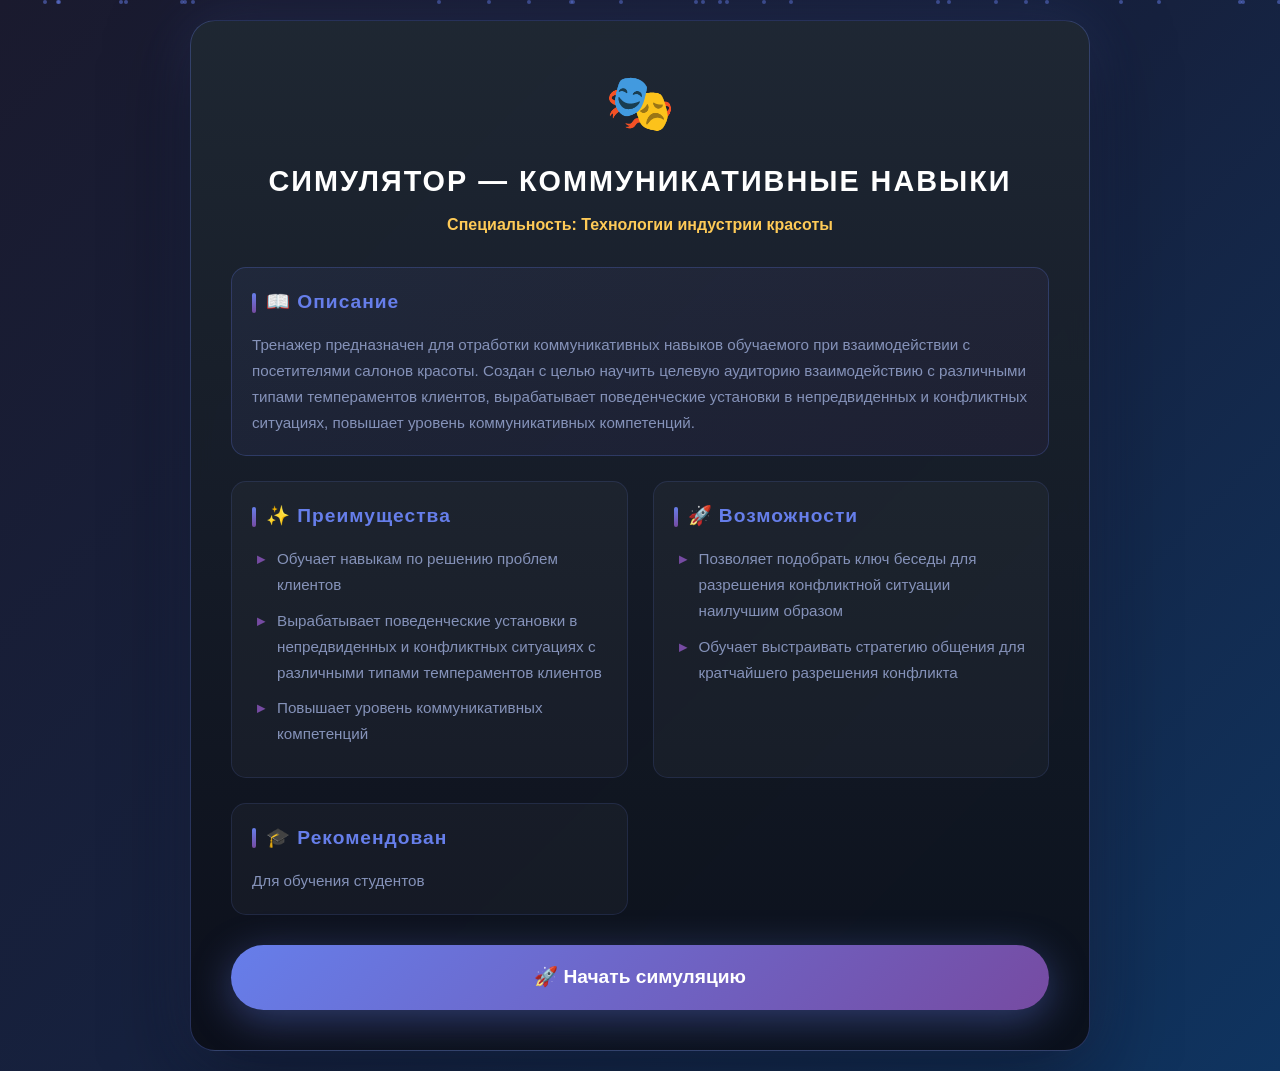
==== commit e8ef6c09: "Update index.html" ====
--- a/index.html
+++ b/index.html
@@ -7,13 +7,11 @@
     <meta name="mobile-web-app-capable" content="yes">
     <meta name="apple-mobile-web-app-capable" content="yes">
     <meta name="apple-mobile-web-app-status-bar-style" content="black-translucent">
-    <meta name="description" content="Диалоговый тренажёр для отработки навыков общения с клиентами">
-    <meta name="keywords" content="тренажёр, диалоги, клиенты, сервис, обучение">
+    <meta name="description" content="Симулятор коммуникативных навыков для индустрии красоты">
     <link rel="icon" type="image/svg+xml" href="favicon.svg">
     <link rel="apple-touch-icon" href="favicon.svg">
-    <title>Диалоговый Тренажёр — Отработка навыков общения</title>
+    <title>Симулятор — Коммуникативные навыки</title>
     <style>
-        /* ===== CSS Переменные для адаптивности ===== */
         :root {
             --bg-primary: #1a1a2e;
             --bg-secondary: #16213e;
@@ -22,10 +20,9 @@
             --accent-secondary: #764ba2;
             --text-primary: #ffffff;
             --text-secondary: #8592b9;
-            --text-muted: #667;
-        }
-
-        /* ===== Базовые стили ===== */
+            --text-gold: #feca57;
+        }
+
         * {
             margin: 0;
             padding: 0;
@@ -43,15 +40,12 @@
             min-height: 100vh;
             display: flex;
             justify-content: center;
-            align-items: flex-start;
+            align-items: center;
             padding: 20px;
             overflow-y: auto;
             line-height: 1.5;
-            -webkit-font-smoothing: antialiased;
-            -moz-osx-font-smoothing: grayscale;
-        }
-
-        /* ===== Анимированные частицы ===== */
+        }
+
         .particles {
             position: fixed;
             top: 0;
@@ -70,7 +64,6 @@
             background: rgba(102, 126, 234, 0.5);
             border-radius: 50%;
             animation: float 15s infinite;
-            will-change: transform, opacity;
         }
 
         @keyframes float {
@@ -78,33 +71,26 @@
                 transform: translateY(100vh) rotate(0deg);
                 opacity: 0;
             }
-            10% {
-                opacity: 1;
-            }
-            90% {
-                opacity: 1;
-            }
+            10% { opacity: 1; }
+            90% { opacity: 1; }
             100% {
                 transform: translateY(-100vh) rotate(720deg);
                 opacity: 0;
             }
         }
 
-        /* ===== Контейнер приветствия ===== */
-        .welcome-container {
+        .container {
             background: linear-gradient(180deg, rgba(31, 40, 51, 0.95) 0%, rgba(11, 15, 25, 0.95) 100%);
             border-radius: 25px;
             box-shadow: 0 25px 80px rgba(0, 0, 0, 0.5),
                         0 0 60px rgba(102, 126, 234, 0.2);
             border: 1px solid rgba(102, 126, 234, 0.3);
-            max-width: 700px;
+            max-width: 900px;
             width: 100%;
-            padding: 50px 40px;
-            text-align: center;
+            padding: clamp(25px, 5vw, 40px);
             z-index: 1;
             animation: slideUp 0.8s ease-out;
             backdrop-filter: blur(10px);
-            -webkit-backdrop-filter: blur(10px);
         }
 
         @keyframes slideUp {
@@ -118,185 +104,125 @@
             }
         }
 
-        /* ===== Логотип ===== */
+        .header {
+            text-align: center;
+            margin-bottom: 30px;
+        }
+
         .logo {
-            font-size: clamp(3rem, 8vw, 5rem);
-            margin-bottom: 20px;
+            font-size: clamp(2.5rem, 6vw, 3.5rem);
+            margin-bottom: 15px;
             animation: pulse 2s ease-in-out infinite;
-            display: inline-block;
         }
 
         @keyframes pulse {
-            0%, 100% {
-                transform: scale(1);
-            }
-            50% {
-                transform: scale(1.1);
-            }
-        }
-
-        /* ===== Заголовки ===== */
+            0%, 100% { transform: scale(1); }
+            50% { transform: scale(1.1); }
+        }
+
         h1 {
             color: var(--text-primary);
-            font-size: clamp(1.5rem, 5vw, 2.5rem);
+            font-size: clamp(1.3rem, 4vw, 1.8rem);
+            margin-bottom: 10px;
+            font-weight: 700;
+            letter-spacing: 2px;
+            text-transform: uppercase;
+        }
+
+        .specialty {
+            color: var(--text-gold);
+            font-size: clamp(0.85rem, 2vw, 1rem);
+            font-weight: 600;
+            margin-top: 8px;
+        }
+
+        .content-grid {
+            display: grid;
+            grid-template-columns: repeat(auto-fit, minmax(280px, 1fr));
+            gap: 25px;
+            margin-bottom: 30px;
+        }
+
+        .section {
+            background: rgba(255, 255, 255, 0.03);
+            border: 1px solid rgba(102, 126, 234, 0.15);
+            border-radius: 15px;
+            padding: 20px;
+            transition: all 0.3s ease;
+        }
+
+        .section:hover {
+            background: rgba(102, 126, 234, 0.08);
+            border-color: rgba(102, 126, 234, 0.4);
+            transform: translateY(-3px);
+        }
+
+        .section h2 {
+            color: var(--accent-primary);
+            font-size: clamp(1rem, 2.5vw, 1.2rem);
             margin-bottom: 15px;
-            text-shadow: 0 0 30px rgba(102, 126, 234, 0.5);
-            background: linear-gradient(135deg, var(--accent-primary) 0%, var(--accent-secondary) 100%);
-            -webkit-background-clip: text;
-            -webkit-text-fill-color: transparent;
-            background-clip: text;
             font-weight: 700;
-        }
-
-        .subtitle {
+            letter-spacing: 1px;
+            display: flex;
+            align-items: center;
+            gap: 10px;
+        }
+
+        .section h2::before {
+            content: '';
+            width: 4px;
+            height: 20px;
+            background: linear-gradient(180deg, var(--accent-primary), var(--accent-secondary));
+            border-radius: 2px;
+        }
+
+        .section p, .section li {
             color: var(--text-secondary);
-            font-size: clamp(0.9rem, 2.5vw, 1.1rem);
-            margin-bottom: 35px;
-            line-height: 1.6;
-        }
-
-        /* ===== Персонажи ===== */
-        .characters-showcase {
-            display: flex;
-            justify-content: center;
-            gap: clamp(15px, 4vw, 30px);
-            margin: clamp(20px, 5vw, 30px) 0;
-            flex-wrap: wrap;
-        }
-
-        .char-preview {
-            text-align: center;
-            animation: bounce 2s ease-in-out infinite;
-        }
-
-        .char-preview:nth-child(2) {
-            animation-delay: 0.3s;
-        }
-
-        .char-preview:nth-child(3) {
-            animation-delay: 0.6s;
-        }
-
-        @keyframes bounce {
-            0%, 100% {
-                transform: translateY(0);
-            }
-            50% {
-                transform: translateY(-10px);
-            }
-        }
-
-        .char-preview span {
-            font-size: clamp(2rem, 5vw, 3rem);
-            display: block;
-            margin-bottom: 8px;
-        }
-
-        .char-preview p {
-            color: var(--text-secondary);
-            font-size: clamp(0.75rem, 2vw, 0.85rem);
-            font-weight: 500;
-        }
-
-        /* ===== Особенности ===== */
-        .features {
-            display: grid;
-            grid-template-columns: repeat(auto-fit, minmax(clamp(140px, 30vw, 200px), 1fr));
-            gap: clamp(15px, 3vw, 20px);
-            margin: clamp(25px, 6vw, 35px) 0;
-        }
-
-        .feature {
-            background: rgba(255, 255, 255, 0.05);
-            border: 1px solid rgba(102, 126, 234, 0.2);
-            border-radius: 15px;
-            padding: clamp(15px, 4vw, 20px);
-            transition: all 0.3s ease;
-            will-change: transform, box-shadow;
-        }
-
-        .feature:hover {
-            background: rgba(102, 126, 234, 0.15);
-            border-color: rgba(102, 126, 234, 0.5);
-            transform: translateY(-5px);
-            box-shadow: 0 10px 30px rgba(102, 126, 234, 0.2);
-        }
-
-        .feature-icon {
-            font-size: clamp(1.8rem, 4vw, 2.5rem);
-            margin-bottom: clamp(10px, 2vw, 12px);
-        }
-
-        .feature h3 {
-            color: var(--text-primary);
-            font-size: clamp(0.95rem, 2.5vw, 1.1rem);
-            margin-bottom: 8px;
-            font-weight: 600;
-        }
-
-        .feature p {
-            color: var(--text-secondary);
-            font-size: clamp(0.8rem, 2vw, 0.9rem);
-            line-height: 1.5;
-        }
-
-        /* ===== Предпросмотр сценариев ===== */
-        .scenarios-preview {
-            margin: clamp(25px, 6vw, 35px) 0;
-            padding: clamp(20px, 5vw, 25px);
-            background: rgba(255, 255, 255, 0.03);
-            border-radius: 15px;
-            border: 1px solid rgba(102, 126, 234, 0.15);
-        }
-
-        .scenarios-preview h3 {
-            color: var(--text-primary);
-            font-size: clamp(1rem, 3vw, 1.2rem);
-            margin-bottom: clamp(15px, 4vw, 20px);
-            font-weight: 600;
-        }
-
-        .scenario-tags {
-            display: flex;
-            flex-wrap: wrap;
-            gap: clamp(8px, 2vw, 10px);
-            justify-content: center;
-        }
-
-        .scenario-tag {
-            background: linear-gradient(135deg, rgba(102, 126, 234, 0.2) 0%, rgba(118, 75, 162, 0.2) 100%);
-            border: 1px solid rgba(102, 126, 234, 0.3);
-            border-radius: 20px;
-            padding: clamp(6px, 2vw, 8px) clamp(12px, 3vw, 16px);
-            color: #e0e0e0;
-            font-size: clamp(0.75rem, 2vw, 0.9rem);
-            transition: all 0.3s ease;
-            white-space: nowrap;
-        }
-
-        .scenario-tag:hover {
-            background: linear-gradient(135deg, rgba(102, 126, 234, 0.4) 0%, rgba(118, 75, 162, 0.4) 100%);
-            border-color: rgba(102, 126, 234, 0.6);
-            transform: scale(1.05);
-        }
-
-        /* ===== Кнопка старта ===== */
+            font-size: clamp(0.85rem, 2vw, 0.95rem);
+            line-height: 1.7;
+        }
+
+        .section ul {
+            list-style: none;
+            padding-left: 5px;
+        }
+
+        .section li {
+            margin-bottom: 10px;
+            padding-left: 20px;
+            position: relative;
+        }
+
+        .section li::before {
+            content: '▸';
+            position: absolute;
+            left: 0;
+            color: var(--accent-secondary);
+            font-weight: bold;
+        }
+
+        .description-full {
+            grid-column: 1 / -1;
+            background: linear-gradient(135deg, rgba(102, 126, 234, 0.08) 0%, rgba(118, 75, 162, 0.08) 100%);
+            border-color: rgba(102, 126, 234, 0.25);
+        }
+
         .start-btn {
             background: linear-gradient(135deg, var(--accent-primary) 0%, var(--accent-secondary) 100%);
             color: var(--text-primary);
             border: none;
             border-radius: 50px;
-            padding: clamp(14px, 4vw, 18px) clamp(30px, 8vw, 60px);
-            font-size: clamp(0.95rem, 3vw, 1.2rem);
+            padding: clamp(14px, 4vw, 18px) clamp(40px, 10vw, 80px);
+            font-size: clamp(1rem, 3vw, 1.2rem);
             font-weight: bold;
             cursor: pointer;
             transition: all 0.3s ease;
-            margin-top: clamp(20px, 5vw, 30px);
+            display: block;
+            margin: 0 auto;
             box-shadow: 0 10px 40px rgba(102, 126, 234, 0.4);
             text-decoration: none;
-            display: inline-block;
+            text-align: center;
             will-change: transform, box-shadow;
-            max-width: 100%;
         }
 
         .start-btn:hover {
@@ -313,484 +239,81 @@
             outline-offset: 3px;
         }
 
-        .footer-note {
-            margin-top: clamp(20px, 5vw, 30px);
-            color: var(--text-muted);
-            font-size: clamp(0.75rem, 2vw, 0.85rem);
-        }
-
-        /* ===== Медиа-запросы для различных устройств ===== */
-        
-        /* ===== Мобильные устройства (до 360px) ===== */
-        @media (max-width: 360px) {
-            body {
-                padding: 10px;
-            }
-
-            .welcome-container {
-                padding: 20px 15px;
-                border-radius: 15px;
-            }
-
-            .features {
+        /* Медиа-запросы */
+        @media (max-width: 600px) {
+            .content-grid {
                 grid-template-columns: 1fr;
             }
 
-            .feature {
-                padding: 15px;
-            }
-
-            .scenarios-preview {
-                padding: 15px;
-            }
-
-            .scenario-tag {
-                font-size: 0.7rem;
-                padding: 5px 10px;
-            }
-
-            .char-preview span {
-                font-size: 1.8rem;
-            }
-        }
-
-        /* ===== Малые мобильные (361px - 480px) ===== */
-        @media (min-width: 361px) and (max-width: 480px) {
-            body {
-                padding: 12px;
-            }
-
-            .welcome-container {
-                padding: 25px 18px;
-            }
-
-            .features {
-                grid-template-columns: repeat(2, 1fr);
-            }
-
-            .start-btn {
-                width: 100%;
-                padding: 14px 30px;
-            }
-
-            .characters-showcase {
-                gap: 15px;
-            }
-        }
-
-        /* ===== Средние мобильные (481px - 600px) ===== */
-        @media (min-width: 481px) and (max-width: 600px) {
-            .welcome-container {
-                padding: 35px 25px;
-            }
-
-            .features {
-                grid-template-columns: repeat(2, 1fr);
-            }
-
-            .start-btn {
-                padding: 15px 40px;
-            }
-        }
-
-        /* ===== Планшеты портретные (601px - 768px) ===== */
-        @media (min-width: 601px) and (max-width: 768px) {
-            .welcome-container {
-                max-width: 600px;
-                padding: 40px 30px;
-            }
-
-            .features {
-                grid-template-columns: repeat(2, 1fr);
-            }
-
-            .characters-showcase {
-                gap: 25px;
-            }
-        }
-
-        /* ===== Планшеты альбомные (769px - 1024px) ===== */
-        @media (min-width: 769px) and (max-width: 1024px) {
-            .welcome-container {
-                max-width: 700px;
-                padding: 45px 35px;
-            }
-
-            .features {
-                grid-template-columns: repeat(2, 1fr);
-            }
-
-            body {
-                padding: 25px;
-            }
-        }
-
-        /* ===== Планшеты альбомная ориентация ===== */
-        @media (min-width: 601px) and (max-width: 1024px) and (orientation: landscape) {
-            .welcome-container {
-                max-width: 800px;
-                padding: 30px 40px;
-            }
-
-            .features {
-                grid-template-columns: repeat(4, 1fr);
-            }
-
-            .characters-showcase {
-                margin: 20px 0;
-            }
-        }
-
-        /* ===== Маленькие планшеты ===== */
-        @media (min-width: 481px) and (max-width: 768px) and (orientation: landscape) {
-            .welcome-container {
-                max-width: 650px;
-            }
-
-            .features {
-                grid-template-columns: repeat(4, 1fr);
-            }
-        }
-
-        /* ===== Портретная ориентация на мобильных ===== */
-        @media (max-height: 600px) and (orientation: portrait) {
-            body {
-                padding: 10px;
-                align-items: flex-start;
-            }
-
-            .welcome-container {
-                padding: 20px 15px;
-            }
-
-            .logo {
-                font-size: 2.5rem;
-                margin-bottom: 10px;
-            }
-
-            .characters-showcase {
-                margin: 15px 0;
-                gap: 15px;
-            }
-
-            .features {
-                grid-template-columns: repeat(2, 1fr);
-                gap: 10px;
-                margin: 20px 0;
-            }
-
-            .scenarios-preview {
-                margin: 15px 0;
-                padding: 15px;
-            }
-
-            .start-btn {
-                margin-top: 15px;
-                padding: 12px 25px;
-            }
-        }
-
-        /* ===== Очень низкие экраны ===== */
-        @media (max-height: 500px) and (orientation: landscape) {
-            .welcome-container {
-                padding: 15px 20px;
-            }
-
-            .logo {
-                font-size: 2rem;
-                margin-bottom: 8px;
-            }
-
-            h1 {
-                font-size: 1.3rem;
-                margin-bottom: 8px;
-            }
-
-            .subtitle {
-                font-size: 0.8rem;
-                margin-bottom: 15px;
-            }
-
-            .characters-showcase {
-                margin: 10px 0;
-                gap: 10px;
-            }
-
-            .char-preview span {
-                font-size: 1.5rem;
-            }
-
-            .char-preview p {
-                font-size: 0.7rem;
-            }
-
-            .features {
-                grid-template-columns: repeat(4, 1fr);
-                gap: 8px;
-                margin: 15px 0;
-            }
-
-            .feature {
-                padding: 10px;
-            }
-
-            .feature-icon {
-                font-size: 1.5rem;
-                margin-bottom: 5px;
-            }
-
-            .feature h3 {
-                font-size: 0.75rem;
-            }
-
-            .feature p {
-                font-size: 0.65rem;
-            }
-
-            .scenarios-preview {
-                margin: 10px 0;
-                padding: 10px;
-            }
-
-            .scenarios-preview h3 {
-                font-size: 0.8rem;
-                margin-bottom: 10px;
-            }
-
-            .scenario-tag {
-                font-size: 0.65rem;
-                padding: 4px 8px;
-            }
-
-            .start-btn {
-                padding: 10px 20px;
-                font-size: 0.85rem;
-                margin-top: 10px;
-            }
-        }
-
-        /* ===== Большие экраны (1025px - 1440px) ===== */
-        @media (min-width: 1025px) and (max-width: 1440px) {
-            .welcome-container {
-                max-width: 750px;
-            }
-
-            body {
-                padding: 30px;
-            }
-        }
-
-        /* ===== Очень большие экраны ===== */
-        @media (min-width: 1441px) {
-            .welcome-container {
-                max-width: 800px;
-                padding: 60px 50px;
-            }
-
-            body {
-                padding: 40px;
-            }
-
-            .feature {
-                padding: 25px;
-            }
-        }
-
-        /* ===== Плотность пикселей для Retina ===== */
-        @media (-webkit-min-device-pixel-ratio: 2), (min-resolution: 192dpi) {
-            .welcome-container {
-                box-shadow: 0 25px 80px rgba(0, 0, 0, 0.5),
-                            0 0 60px rgba(102, 126, 234, 0.3);
-            }
-        }
-
-        /* ===== Предпочтение уменьшенного движения ===== */
+            .description-full {
+                grid-column: 1;
+            }
+        }
+
         @media (prefers-reduced-motion: reduce) {
-            *,
-            *::before,
-            *::after {
+            *, *::before, *::after {
                 animation-duration: 0.01ms !important;
-                animation-iteration-count: 1 !important;
                 transition-duration: 0.01ms !important;
             }
-
-            .particles {
-                display: none;
-            }
-        }
-
-        /* ===== Тёмная тема (по умолчанию) ===== */
-        @media (prefers-color-scheme: dark) {
-            :root {
-                --bg-primary: #1a1a2e;
-                --bg-secondary: #16213e;
-                --bg-tertiary: #0f3460;
-            }
-        }
-
-        /* ===== Светлая тема ===== */
-        @media (prefers-color-scheme: light) {
-            :root {
-                --bg-primary: #f0f2f5;
-                --bg-secondary: #e4e7eb;
-                --bg-tertiary: #d9dde2;
-                --text-primary: #1a1a2e;
-                --text-secondary: #4a5568;
-                --text-muted: #718096;
-            }
-
-            body {
-                background: linear-gradient(135deg, #e8ecf1 0%, #d9dde2 50%, #c8cdd6 100%);
-            }
-
-            .welcome-container {
-                background: linear-gradient(180deg, rgba(255, 255, 255, 0.95) 0%, rgba(248, 249, 250, 0.95) 100%);
-                border: 1px solid rgba(102, 126, 234, 0.2);
-            }
-
-            .feature {
-                background: rgba(255, 255, 255, 0.8);
-                border: 1px solid rgba(102, 126, 234, 0.15);
-            }
-
-            .feature:hover {
-                background: rgba(102, 126, 234, 0.1);
-            }
-
-            .scenarios-preview {
-                background: rgba(255, 255, 255, 0.5);
-            }
-        }
-
-        /* ===== Печать ===== */
+            .particles { display: none; }
+        }
+
         @media print {
-            body {
-                background: white;
-                padding: 0;
-            }
-
-            .particles,
-            .start-btn,
-            .characters-showcase {
-                display: none;
-            }
-
-            .welcome-container {
-                box-shadow: none;
-                border: 1px solid #ccc;
-                max-width: 100%;
-                padding: 20px;
-            }
-
-            .features {
-                grid-template-columns: repeat(2, 1fr);
-            }
-
-            h1 {
-                color: #000;
-                -webkit-text-fill-color: #000;
-            }
-        }
-
-        /* ===== Высокий контраст ===== */
-        @media (prefers-contrast: high) {
-            .welcome-container {
-                border: 2px solid #fff;
-            }
-
-            .feature {
-                border: 2px solid rgba(255, 255, 255, 0.5);
-            }
-
-            .start-btn {
-                border: 2px solid #fff;
-            }
+            body { background: white; padding: 0; }
+            .particles, .start-btn { display: none; }
+            .container { box-shadow: none; border: 1px solid #ccc; }
         }
     </style>
 </head>
 <body>
-    <!-- Анимированные частицы -->
     <div class="particles" id="particles" aria-hidden="true"></div>
 
-    <main class="welcome-container" role="main">
-        <div class="logo" aria-label="Логотип">🎭</div>
-
-        <h1>Диалоговый Тренажёр</h1>
-
-        <p class="subtitle">
-            Отработайте навыки общения с клиентами в реальных конфликтных ситуациях.<br>
-            Выбирайте ответы мудро — от этого зависит удовлетворённость клиента!
-        </p>
-
-        <!-- Персонажи -->
-        <div class="characters-showcase" aria-label="Примеры сценариев">
-            <div class="char-preview">
-                <span aria-hidden="true">⏱️</span>
-                <p>Длительность</p>
-            </div>
-            <div class="char-preview">
-                <span aria-hidden="true">✂️</span>
-                <p>Стрижка</p>
-            </div>
-            <div class="char-preview">
-                <span aria-hidden="true">💅</span>
-                <p>Маникюр</p>
-            </div>
+    <main class="container" role="main">
+        <header class="header">
+            <div class="logo" aria-label="Логотип">🎭</div>
+            <h1>Симулятор — Коммуникативные навыки</h1>
+            <p class="specialty">Специальность: Технологии индустрии красоты</p>
+        </header>
+
+        <div class="content-grid">
+            <section class="section description-full">
+                <h2>📖 Описание</h2>
+                <p>Тренажер предназначен для отработки коммуникативных навыков обучаемого при взаимодействии с посетителями салонов красоты. Создан с целью научить целевую аудиторию взаимодействию с различными типами темпераментов клиентов, вырабатывает поведенческие установки в непредвиденных и конфликтных ситуациях, повышает уровень коммуникативных компетенций.</p>
+            </section>
+
+            <section class="section">
+                <h2>✨ Преимущества</h2>
+                <ul>
+                    <li>Обучает навыкам по решению проблем клиентов</li>
+                    <li>Вырабатывает поведенческие установки в непредвиденных и конфликтных ситуациях с различными типами темпераментов клиентов</li>
+                    <li>Повышает уровень коммуникативных компетенций</li>
+                </ul>
+            </section>
+
+            <section class="section">
+                <h2>🚀 Возможности</h2>
+                <ul>
+                    <li>Позволяет подобрать ключ беседы для разрешения конфликтной ситуации наилучшим образом</li>
+                    <li>Обучает выстраивать стратегию общения для кратчайшего разрешения конфликта</li>
+                </ul>
+            </section>
+
+            <section class="section">
+                <h2>🎓 Рекомендован</h2>
+                <p>Для обучения студентов</p>
+            </section>
         </div>
 
-        <!-- Особенности -->
-        <section class="features" aria-label="Особенности тренажёра">
-            <article class="feature">
-                <div class="feature-icon" aria-hidden="true">💬</div>
-                <h3>Живые диалоги</h3>
-                <p>Общение как в настоящем мессенджере</p>
-            </article>
-            <article class="feature">
-                <div class="feature-icon" aria-hidden="true">🎯</div>
-                <h3>Ваш выбор важен</h3>
-                <p>Каждый ответ влияет на результат и оценку</p>
-            </article>
-            <article class="feature">
-                <div class="feature-icon" aria-hidden="true">📚</div>
-                <h3>3 сценария</h3>
-                <p>Реальные ситуации из индустрии красоты</p>
-            </article>
-            <article class="feature">
-                <div class="feature-icon" aria-hidden="true">🎨</div>
-                <h3>Профессиональные навыки</h3>
-                <p>Отработайте технику работы с клиентами</p>
-            </article>
-        </section>
-
-        <!-- Предпросмотр сценариев -->
-        <section class="scenarios-preview" aria-label="Доступные сценарии">
-            <h3>📖 Доступные сценарии</h3>
-            <div class="scenario-tags">
-                <span class="scenario-tag">⏱️ Недовольство длительностью</span>
-                <span class="scenario-tag">✂️ Недовольство стрижкой</span>
-                <span class="scenario-tag">💅 Отслойка покрытия</span>
-            </div>
-        </section>
-
-        <!-- Кнопка начала -->
-        <a href="start.html" class="start-btn" role="button" aria-label="Начать прохождение тренажёра">
-            🚀 Начать приключение
+        <a href="start.html" class="start-btn" role="button" aria-label="Начать симуляцию">
+            🚀 Начать симуляцию
         </a>
-
-        <p class="footer-note">Оптимально для мобильных устройств, планшетов и десктопов</p>
     </main>
 
     <script>
-        // Создание анимированных частиц с учётом производительности
         function createParticles() {
             const container = document.getElementById('particles');
-            
-            // Отключаем частицы на слабых устройствах
-            if (window.matchMedia('(prefers-reduced-motion: reduce)').matches) {
-                return;
-            }
-
-            // Уменьшаем количество частиц для мобильных
+            if (window.matchMedia('(prefers-reduced-motion: reduce)').matches) return;
+
             const isMobile = window.innerWidth < 600;
             const particleCount = isMobile ? 15 : 30;
 
@@ -804,21 +327,15 @@
             }
         }
 
-        // Инициализация после загрузки DOM
         if (document.readyState === 'loading') {
             document.addEventListener('DOMContentLoaded', createParticles);
         } else {
             createParticles();
         }
 
-        // Оптимизация: пауза анимаций при неактивной вкладке
         document.addEventListener('visibilitychange', function() {
             const particles = document.querySelectorAll('.particle');
-            if (document.hidden) {
-                particles.forEach(p => p.style.animationPlayState = 'paused');
-            } else {
-                particles.forEach(p => p.style.animationPlayState = 'running');
-            }
+            particles.forEach(p => p.style.animationPlayState = document.hidden ? 'paused' : 'running');
         });
     </script>
 </body>
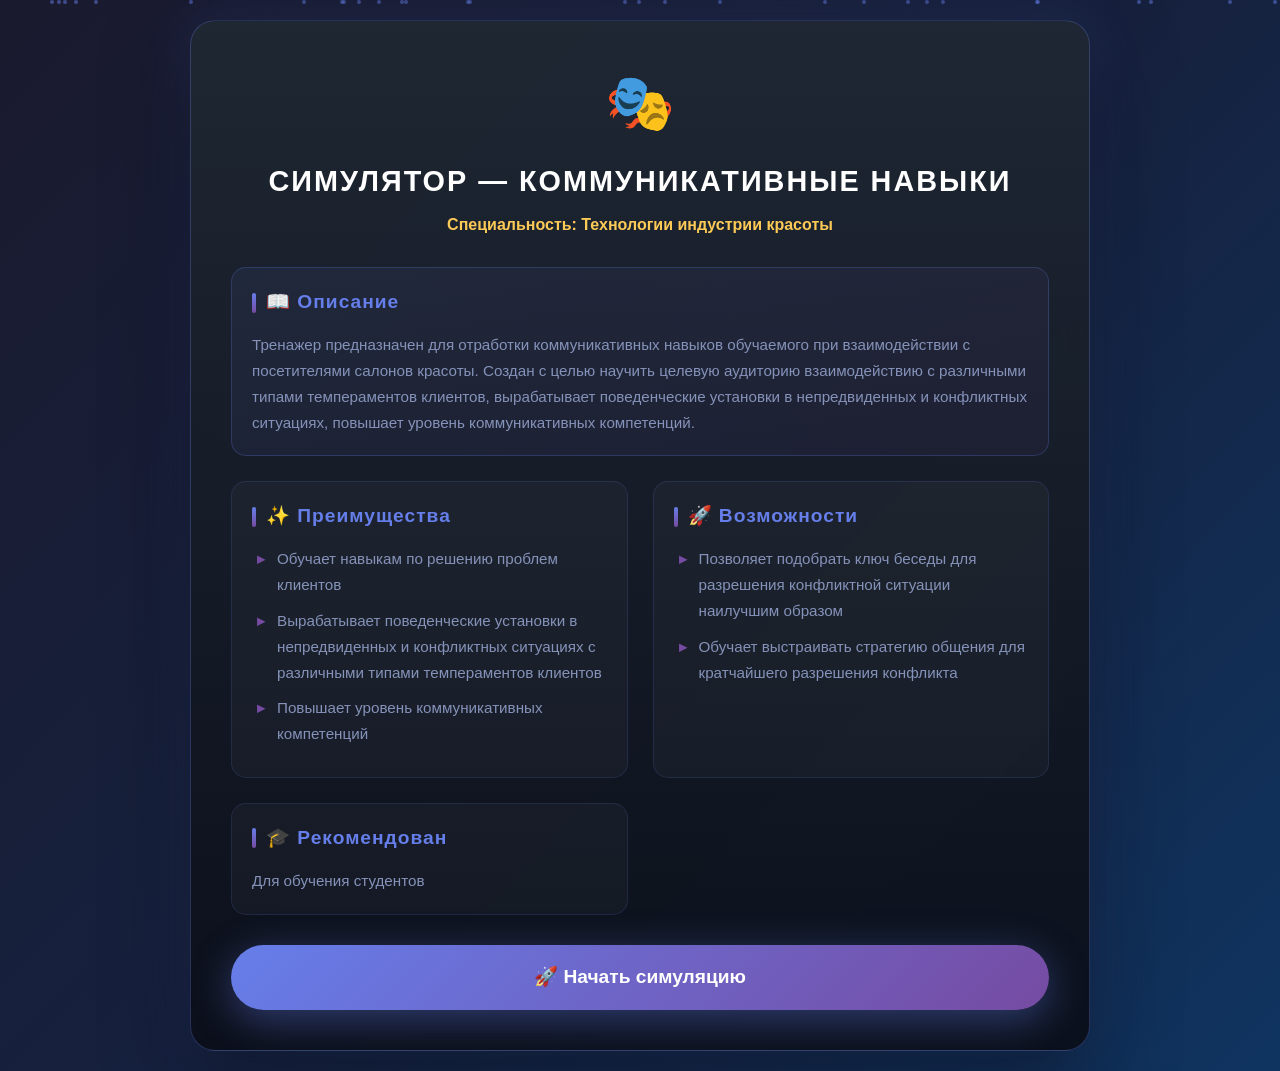
==== commit 2397a1d8: "Update index.html" ====
--- a/index.html
+++ b/index.html
@@ -12,15 +12,16 @@
     <link rel="apple-touch-icon" href="favicon.svg">
     <title>Симулятор — Коммуникативные навыки</title>
     <style>
+        /* Принудительно тёмная тема для всех пользователей */
         :root {
-            --bg-primary: #1a1a2e;
-            --bg-secondary: #16213e;
-            --bg-tertiary: #0f3460;
-            --accent-primary: #667eea;
-            --accent-secondary: #764ba2;
-            --text-primary: #ffffff;
-            --text-secondary: #8592b9;
-            --text-gold: #feca57;
+            --bg-primary: #1a1a2e !important;
+            --bg-secondary: #16213e !important;
+            --bg-tertiary: #0f3460 !important;
+            --accent-primary: #667eea !important;
+            --accent-secondary: #764ba2 !important;
+            --text-primary: #ffffff !important;
+            --text-secondary: #8592b9 !important;
+            --text-gold: #feca57 !important;
         }
 
         * {
@@ -32,12 +33,15 @@
         html {
             font-size: 16px;
             -webkit-text-size-adjust: 100%;
+            background: #0f0c29;
         }
 
         body {
-            font-family: 'Segoe UI', Tahoma, Geneva, Verdana, sans-serif;
+            font-family: -apple-system, BlinkMacSystemFont, 'Segoe UI', Tahoma, Geneva, Verdana, sans-serif;
             background: linear-gradient(135deg, var(--bg-primary) 0%, var(--bg-secondary) 50%, var(--bg-tertiary) 100%);
+            background-color: var(--bg-primary);
             min-height: 100vh;
+            min-height: -webkit-fill-available;
             display: flex;
             justify-content: center;
             align-items: center;
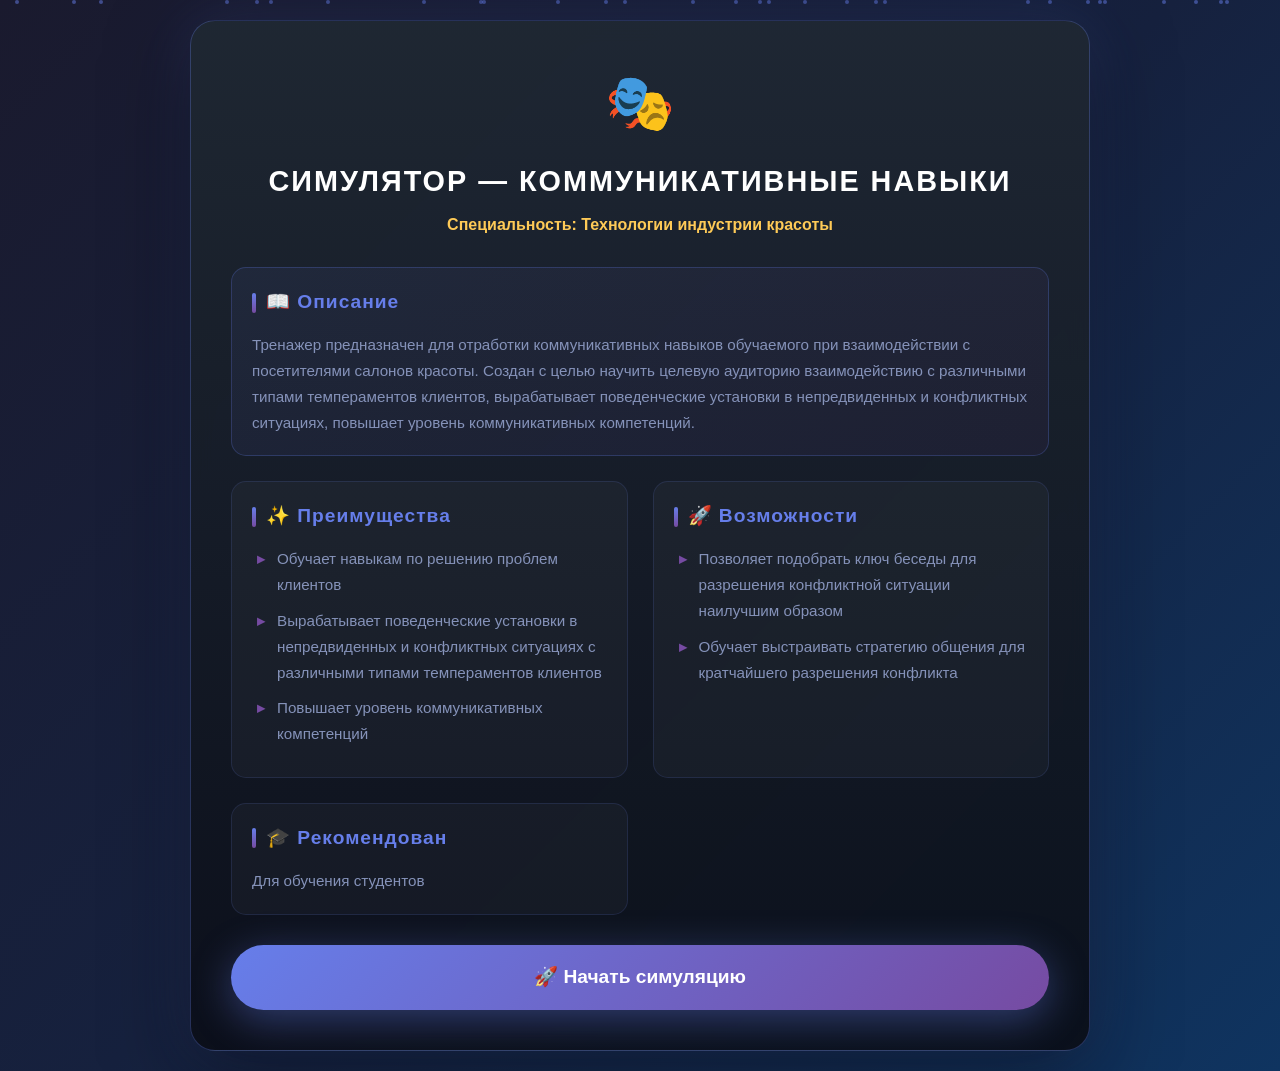
==== commit 9082bfb2: "Update index.html" ====
--- a/index.html
+++ b/index.html
@@ -12,16 +12,15 @@
     <link rel="apple-touch-icon" href="favicon.svg">
     <title>Симулятор — Коммуникативные навыки</title>
     <style>
-        /* Принудительно тёмная тема для всех пользователей */
         :root {
-            --bg-primary: #1a1a2e !important;
-            --bg-secondary: #16213e !important;
-            --bg-tertiary: #0f3460 !important;
-            --accent-primary: #667eea !important;
-            --accent-secondary: #764ba2 !important;
-            --text-primary: #ffffff !important;
-            --text-secondary: #8592b9 !important;
-            --text-gold: #feca57 !important;
+            --bg-primary: #1a1a2e;
+            --bg-secondary: #16213e;
+            --bg-tertiary: #0f3460;
+            --accent-primary: #667eea;
+            --accent-secondary: #764ba2;
+            --text-primary: #ffffff;
+            --text-secondary: #8592b9;
+            --text-gold: #feca57;
         }
 
         * {
@@ -243,7 +242,6 @@
             outline-offset: 3px;
         }
 
-        /* Медиа-запросы */
         @media (max-width: 600px) {
             .content-grid {
                 grid-template-columns: 1fr;
